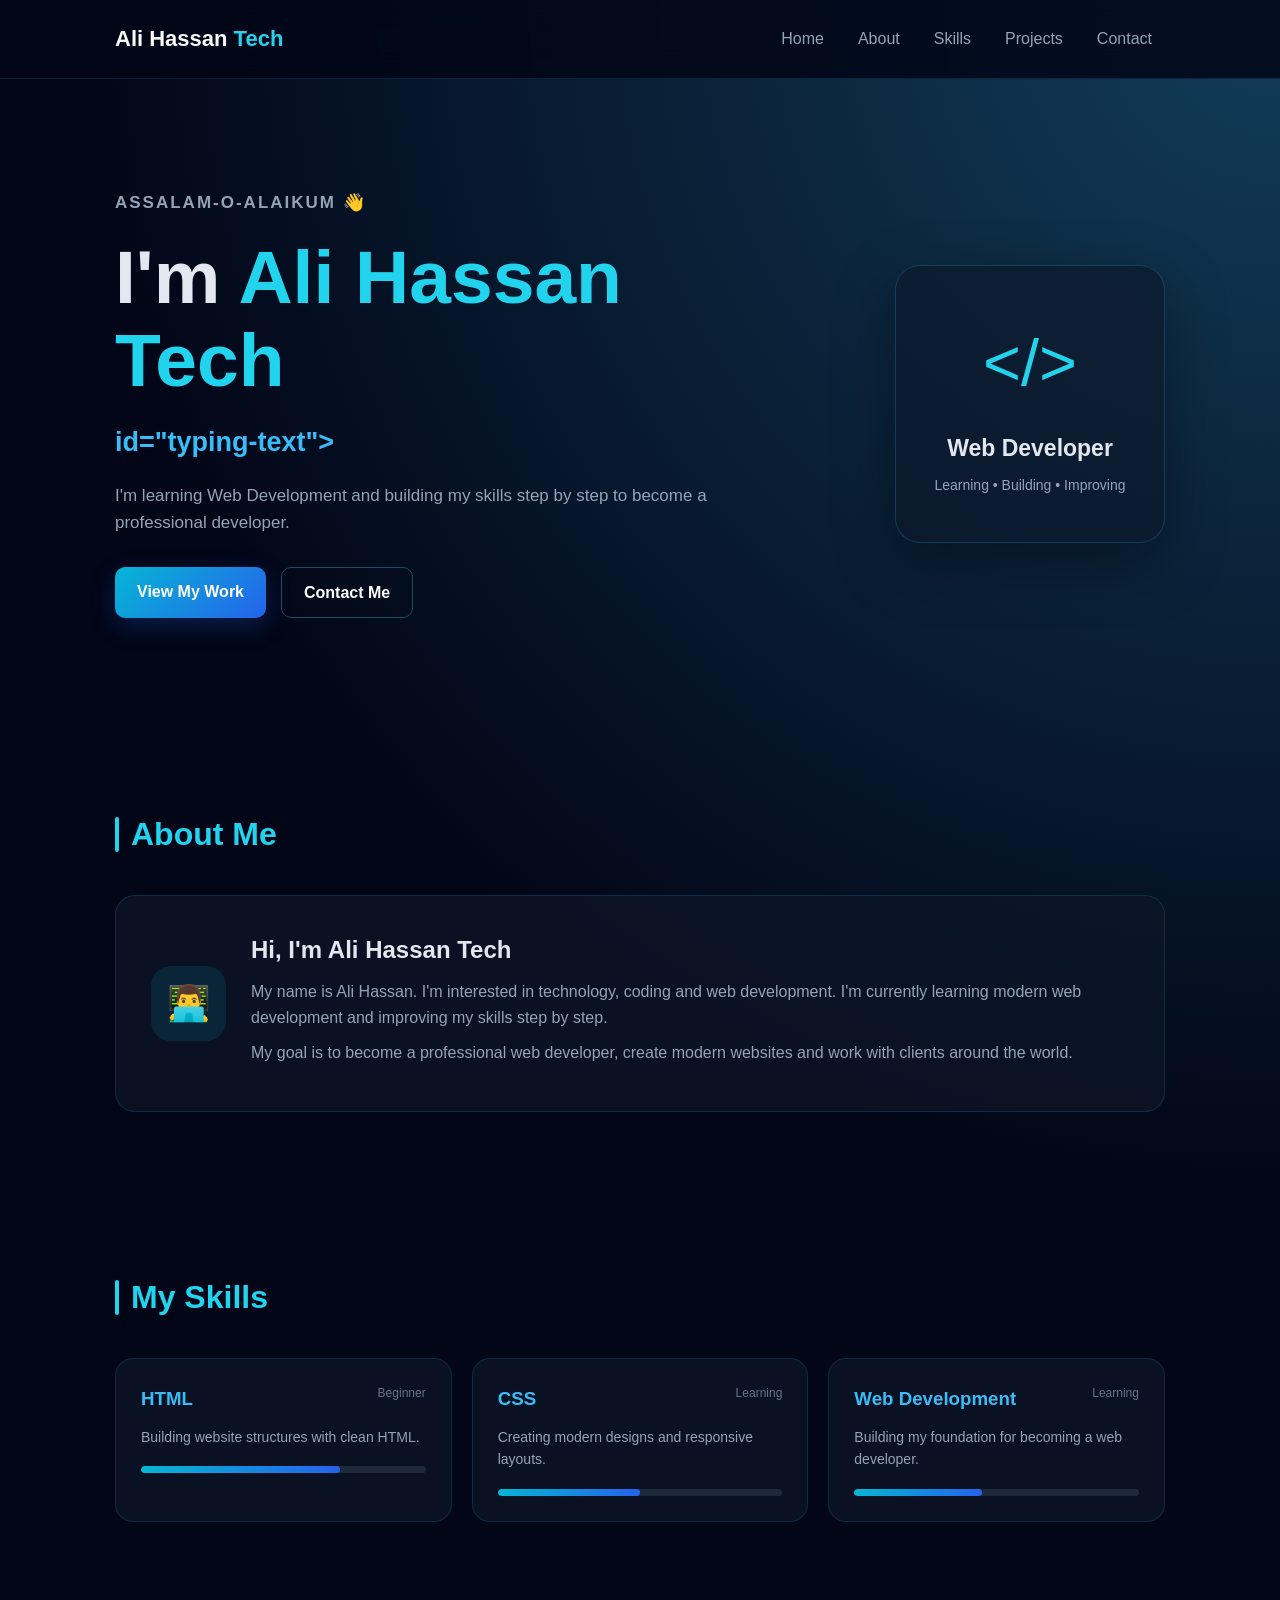
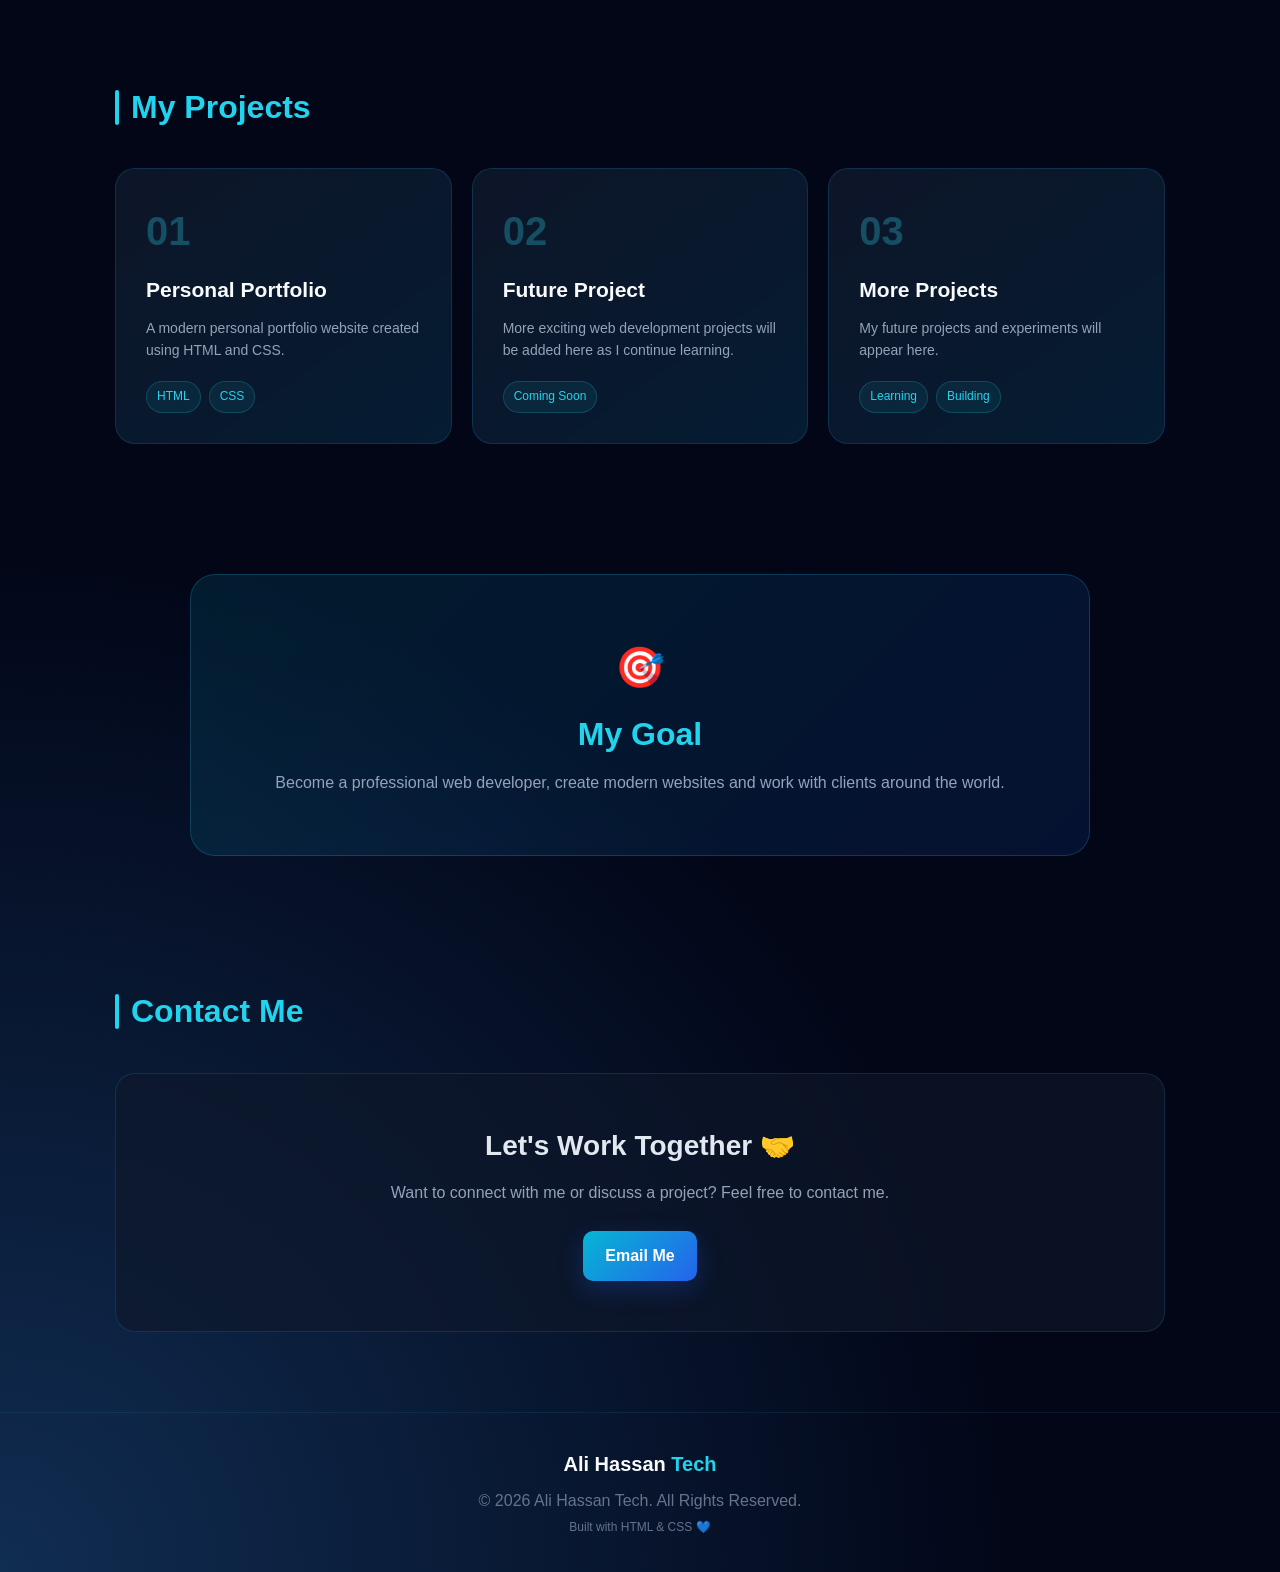
==== index.html @ 80cc406c "Fix h2 tag for typing text effect" ====
<!DOCTYPE html>
<html lang="en">
<head>
    <meta charset="UTF-8">
    <meta name="viewport" content="width=device-width, initial-scale=1.0">

    <meta name="google-site-verification" content="fkMS2w0Q9aMJQd9gZnTklXgMXnlZef09tQnP1ck4gIs" />

    <title>Ali Hassan Tech | Web Developer</title>

    <link rel="stylesheet" href="style.css">
</head>

<body>

<header>
    <nav class="navbar">
        <a href="#home" class="logo">Ali Hassan <span>Tech</span></a>

        <div class="nav-links">
            <a href="#home">Home</a>
            <a href="#about">About</a>
            <a href="#skills">Skills</a>
            <a href="#projects">Projects</a>
            <a href="#contact">Contact</a>
        </div>
    </nav>
</header>

<section id="home" class="hero">
    <div class="hero-text">

        <p class="welcome">ASSALAM-O-ALAIKUM 👋</p>

        <h1>
            I'm <span>Ali Hassan Tech</span>
        </h1>

        <h2>id="typing-text"></h2>

        <p>
            I'm learning Web Development and building my skills
            step by step to become a professional developer.
        </p>

        <div class="hero-buttons">
            <a href="#projects" class="btn">View My Work</a>
            <a href="#contact" class="btn secondary">Contact Me</a>
        </div>

    </div>

    <div class="hero-card">
        <div class="code-icon">&lt;/&gt;</div>
        <h3>Web Developer</h3>
        <p>Learning • Building • Improving</p>
    </div>
</section>

<section id="about" class="section">

    <div class="section-title">
        <span></span>
        <h2>About Me</h2>
    </div>

    <div class="about-card">

        <div class="about-icon">👨‍💻</div>

        <div>
            <h3>Hi, I'm Ali Hassan Tech</h3>

            <p>
                My name is Ali Hassan. I'm interested in technology,
                coding and web development. I'm currently learning
                modern web development and improving my skills
                step by step.
            </p>

            <p>
                My goal is to become a professional web developer,
                create modern websites and work with clients
                around the world.
            </p>
        </div>

    </div>

</section>

<section id="skills" class="section">

    <div class="section-title">
        <span></span>
        <h2>My Skills</h2>
    </div>

    <div class="skills-grid">

        <div class="skill-card">
            <div class="skill-top">
                <h3>HTML</h3>
                <span>Beginner</span>
            </div>

            <p>Building website structures with clean HTML.</p>

            <div class="progress">
                <div class="progress-bar html"></div>
            </div>
        </div>

        <div class="skill-card">
            <div class="skill-top">
                <h3>CSS</h3>
                <span>Learning</span>
            </div>

            <p>Creating modern designs and responsive layouts.</p>

            <div class="progress">
                <div class="progress-bar css"></div>
            </div>
        </div>

        <div class="skill-card">
            <div class="skill-top">
                <h3>Web Development</h3>
                <span>Learning</span>
            </div>

            <p>Building my foundation for becoming a web developer.</p>

            <div class="progress">
                <div class="progress-bar web"></div>
            </div>
        </div>

    </div>

</section>

<section id="projects" class="section">

    <div class="section-title">
        <span></span>
        <h2>My Projects</h2>
    </div>

    <div class="projects-grid">

        <div class="project-card">
            <div class="project-number">01</div>

            <h3>Personal Portfolio</h3>

            <p>
                A modern personal portfolio website created
                using HTML and CSS.
            </p>

            <div class="project-tags">
                <span>HTML</span>
                <span>CSS</span>
            </div>
        </div>

        <div class="project-card">
            <div class="project-number">02</div>

            <h3>Future Project</h3>

            <p>
                More exciting web development projects
                will be added here as I continue learning.
            </p>

            <div class="project-tags">
                <span>Coming Soon</span>
            </div>
        </div>

        <div class="project-card">
            <div class="project-number">03</div>

            <h3>More Projects</h3>

            <p>
                My future projects and experiments will
                appear here.
            </p>

            <div class="project-tags">
                <span>Learning</span>
                <span>Building</span>
            </div>
        </div>

    </div>

</section>

<section class="goal">

    <div class="goal-icon">🎯</div>

    <h2>My Goal</h2>

    <p>
        Become a professional web developer, create modern
        websites and work with clients around the world.
    </p>

</section>

<section id="contact" class="section contact">

    <div class="section-title">
        <span></span>
        <h2>Contact Me</h2>
    </div>

    <div class="contact-card">

        <h3>Let's Work Together 🤝</h3>

        <p>
            Want to connect with me or discuss a project?
            Feel free to contact me.
        </p>

        <a href="mailto:alihassantech@gmail.com" class="btn">
            Email Me
        </a>

    </div>

</section>

<footer>

    <div class="footer-logo">
        Ali Hassan <span>Tech</span>
    </div>

    <p>
        © 2026 Ali Hassan Tech. All Rights Reserved.
    </p>

    <p class="footer-small">
        Built with HTML & CSS 💙
    </p>

</footer>
    
     <script src="script.js"></script>
</body>
</html>
---- style.css ----
* {
    margin: 0;
    padding: 0;
    box-sizing: border-box;
}

html {
    scroll-behavior: smooth;
}

body {
    font-family: Arial, sans-serif;
    background:
        radial-gradient(circle at top right, #123d5a 0%, transparent 35%),
        radial-gradient(circle at bottom left, #102d52 0%, transparent 30%),
        #020617;
    color: #e2e8f0;
    line-height: 1.6;
}


/* ================= NAVBAR ================= */

header {
    position: sticky;
    top: 0;
    z-index: 1000;
    background: rgba(2, 6, 23, 0.85);
    backdrop-filter: blur(15px);
    border-bottom: 1px solid rgba(56, 189, 248, 0.15);
}

.navbar {
    max-width: 1100px;
    margin: auto;
    padding: 18px 25px;

    display: flex;
    align-items: center;
    justify-content: space-between;
}

.logo {
    color: #f8fafc;
    text-decoration: none;
    font-size: 22px;
    font-weight: bold;
}

.logo span,
.footer-logo span {
    color: #22d3ee;
}

.nav-links {
    display: flex;
    gap: 8px;
}

.nav-links a {
    color: #94a3b8;
    text-decoration: none;
    padding: 8px 13px;
    border-radius: 8px;
    transition: 0.3s;
}

.nav-links a:hover {
    color: #22d3ee;
    background: rgba(34, 211, 238, 0.08);
}


/* ================= HERO ================= */

.hero {
    max-width: 1100px;
    min-height: 650px;
    margin: auto;
    padding: 80px 25px;

    display: flex;
    align-items: center;
    justify-content: space-between;
    gap: 50px;
}

.hero-text {
    max-width: 650px;
}

.welcome {
    color: #22d3ee;
    font-size: 14px;
    font-weight: bold;
    letter-spacing: 2px;
    margin-bottom: 20px;
}

.hero h1 {
    font-size: clamp(45px, 8vw, 75px);
    line-height: 1.1;
    margin-bottom: 20px;
}

.hero h1 span {
    color: #22d3ee;
}

.hero h2 {
    color: #38bdf8;
    font-size: 27px;
    margin-bottom: 18px;
}

.hero p {
    color: #94a3b8;
    font-size: 17px;
    max-width: 600px;
}

.hero-buttons {
    display: flex;
    gap: 15px;
    margin-top: 30px;
}

.btn {
    display: inline-block;
    padding: 12px 22px;
    border-radius: 10px;

    background: linear-gradient(135deg, #06b6d4, #2563eb);
    color: white;

    text-decoration: none;
    font-weight: bold;

    box-shadow: 0 8px 25px rgba(37, 99, 235, 0.25);
    transition: 0.3s;
}

.btn:hover {
    transform: translateY(-3px);
    box-shadow: 0 12px 30px rgba(34, 211, 238, 0.3);
}

.btn.secondary {
    background: transparent;
    border: 1px solid #164e63;
    box-shadow: none;
}


/* HERO CARD */

.hero-card {
    min-width: 270px;
    padding: 45px 30px;
    text-align: center;

    border: 1px solid rgba(34, 211, 238, 0.2);
    border-radius: 25px;

    background: rgba(15, 23, 42, 0.65);
    box-shadow: 0 20px 60px rgba(0, 0, 0, 0.35);
}

.code-icon {
    font-size: 65px;
    color: #22d3ee;
    margin-bottom: 15px;
}

.hero-card h3 {
    font-size: 23px;
    margin-bottom: 8px;
}

.hero-card p {
    font-size: 14px;
}


/* ================= SECTIONS ================= */

.section {
    max-width: 1100px;
    margin: auto;
    padding: 80px 25px;
}

.section-title {
    display: flex;
    align-items: center;
    gap: 12px;
    margin-bottom: 35px;
}

.section-title span {
    width: 4px;
    height: 35px;
    background: #22d3ee;
    border-radius: 10px;
}

.section-title h2 {
    font-size: 32px;
    color: #22d3ee;
}


/* ================= ABOUT ================= */

.about-card {
    display: flex;
    align-items: center;
    gap: 25px;

    padding: 35px;

    background: rgba(15, 23, 42, 0.65);
    border: 1px solid rgba(56, 189, 248, 0.15);
    border-radius: 20px;

    transition: 0.3s;
}

.about-card:hover {
    transform: translateY(-5px);
    border-color: rgba(34, 211, 238, 0.4);
}

.about-icon {
    min-width: 75px;
    height: 75px;

    display: grid;
    place-items: center;

    border-radius: 20px;
    background: rgba(34, 211, 238, 0.1);
    font-size: 35px;
}

.about-card h3 {
    font-size: 24px;
    margin-bottom: 10px;
}

.about-card p {
    color: #94a3b8;
    margin-bottom: 10px;
}


/* ================= SKILLS ================= */

.skills-grid {
    display: grid;
    grid-template-columns: repeat(3, 1fr);
    gap: 20px;
}

.skill-card {
    padding: 25px;

    background: rgba(15, 23, 42, 0.65);
    border: 1px solid rgba(56, 189, 248, 0.15);
    border-radius: 18px;

    transition: 0.3s;
}

.skill-card:hover {
    transform: translateY(-7px);
    border-color: #0891b2;
}

.skill-top {
    display: flex;
    justify-content: space-between;
    gap: 10px;
}

.skill-top h3 {
    color: #38bdf8;
}

.skill-top span {
    font-size: 12px;
    color: #64748b;
}

.skill-card p {
    color: #94a3b8;
    font-size: 14px;
    margin: 12px 0 18px;
}

.progress {
    height: 7px;
    background: #1e293b;
    border-radius: 20px;
    overflow: hidden;
}

.progress-bar {
    height: 100%;
    border-radius: 20px;
    background: linear-gradient(90deg, #06b6d4, #2563eb);
}

.html {
    width: 70%;
}

.css {
    width: 50%;
}

.web {
    width: 45%;
}


/* ================= PROJECTS ================= */

.projects-grid {
    display: grid;
    grid-template-columns: repeat(3, 1fr);
    gap: 20px;
}

.project-card {
    position: relative;
    padding: 30px;

    min-height: 250px;

    background: linear-gradient(
        145deg,
        rgba(15, 23, 42, 0.9),
        rgba(8, 47, 73, 0.55)
    );

    border: 1px solid rgba(56, 189, 248, 0.15);
    border-radius: 20px;

    transition: 0.3s;
}

.project-card:hover {
    transform: translateY(-8px);
    border-color: #22d3ee;
}

.project-number {
    color: #164e63;
    font-size: 40px;
    font-weight: bold;
    margin-bottom: 10px;
}

.project-card h3 {
    color: #f8fafc;
    font-size: 21px;
    margin-bottom: 10px;
}

.project-card p {
    color: #94a3b8;
    font-size: 14px;
}

.project-tags {
    display: flex;
    gap: 8px;
    flex-wrap: wrap;
    margin-top: 20px;
}

.project-tags span {
    padding: 5px 10px;
    border-radius: 20px;

    background: rgba(34, 211, 238, 0.08);
    border: 1px solid rgba(34, 211, 238, 0.2);

    color: #22d3ee;
    font-size: 12px;
}


/* ================= GOAL ================= */

.goal {
    max-width: 900px;
    margin: 50px auto;
    padding: 60px 30px;

    text-align: center;

    background:
        linear-gradient(
            135deg,
            rgba(6, 182, 212, 0.12),
            rgba(37, 99, 235, 0.12)
        );

    border: 1px solid rgba(34, 211, 238, 0.2);
    border-radius: 25px;
}

.goal-icon {
    font-size: 40px;
}

.goal h2 {
    color: #22d3ee;
    font-size: 32px;
    margin: 10px 0;
}

.goal p {
    color: #94a3b8;
}


/* ================= CONTACT ================= */

.contact-card {
    text-align: center;
    padding: 50px 25px;

    background: rgba(15, 23, 42, 0.65);
    border: 1px solid rgba(56, 189, 248, 0.15);
    border-radius: 20px;
}

.contact-card h3 {
    font-size: 28px;
    margin-bottom: 12px;
}

.contact-card p {
    color: #94a3b8;
    margin-bottom: 25px;
}


/* ================= FOOTER ================= */

footer {
    text-align: center;
    padding: 35px 20px;

    border-top: 1px solid rgba(56, 189, 248, 0.1);
    color: #64748b;
}

.footer-logo {
    color: #f8fafc;
    font-size: 20px;
    font-weight: bold;
    margin-bottom: 8px;
}

.footer-small {
    font-size: 12px;
    margin-top: 5px;
}


/* ================= MOBILE ================= */

@media (max-width: 800px) {

    .navbar {
        flex-direction: column;
        gap: 15px;
    }

    .nav-links {
        width: 100%;
        justify-content: center;
        flex-wrap: wrap;
    }

    .hero {
        min-height: auto;
        padding-top: 70px;
        padding-bottom: 60px;

        flex-direction: column;
        text-align: center;
    }

    .hero-buttons {
        justify-content: center;
        flex-wrap: wrap;
    }

    .hero-card {
        width: 100%;
        max-width: 350px;
    }

    .skills-grid,
    .projects-grid {
        grid-template-columns: 1fr;
    }

    .about-card {
        flex-direction: column;
        text-align: center;
    }

    .section-title {
        justify-content: center;
    }
}


@media (max-width: 450px) {

    .navbar {
        padding: 15px;
    }

    .nav-links a {
        font-size: 13px;
        padding: 7px 9px;
    }

    .hero h1 {
        font-size: 45px;
    }

    .hero h2 {
        font-size: 22px;
    }

    .section {
        padding: 60px 18px;
    }

    .section-title h2 {
        font-size: 27px;
    }
}
    
/* ===== SCROLL ANIMATION ===== */

.hidden {
    opacity: 0;
    transform: translateY(40px);
    transition: all 0.8s ease;
}

.show {
    opacity: 1;
    transform: translateY(0);
}


/* ===== BUTTON HOVER ===== */

.btn {
    transition: transform 0.2s ease, box-shadow 0.2s ease;
}

.btn:hover {
    transform: translateY(-3px);
    box-shadow: 0 10px 25px rgba(0, 0, 0, 0.25);
}


/* ===== CARD HOVER ===== */

.skill-card,
.project-card,
.about-card {
    transition: transform 0.3s ease, box-shadow 0.3s ease;
}

.skill-card:hover,
.project-card:hover,
.about-card:hover {
    transform: translateY(-8px);
}
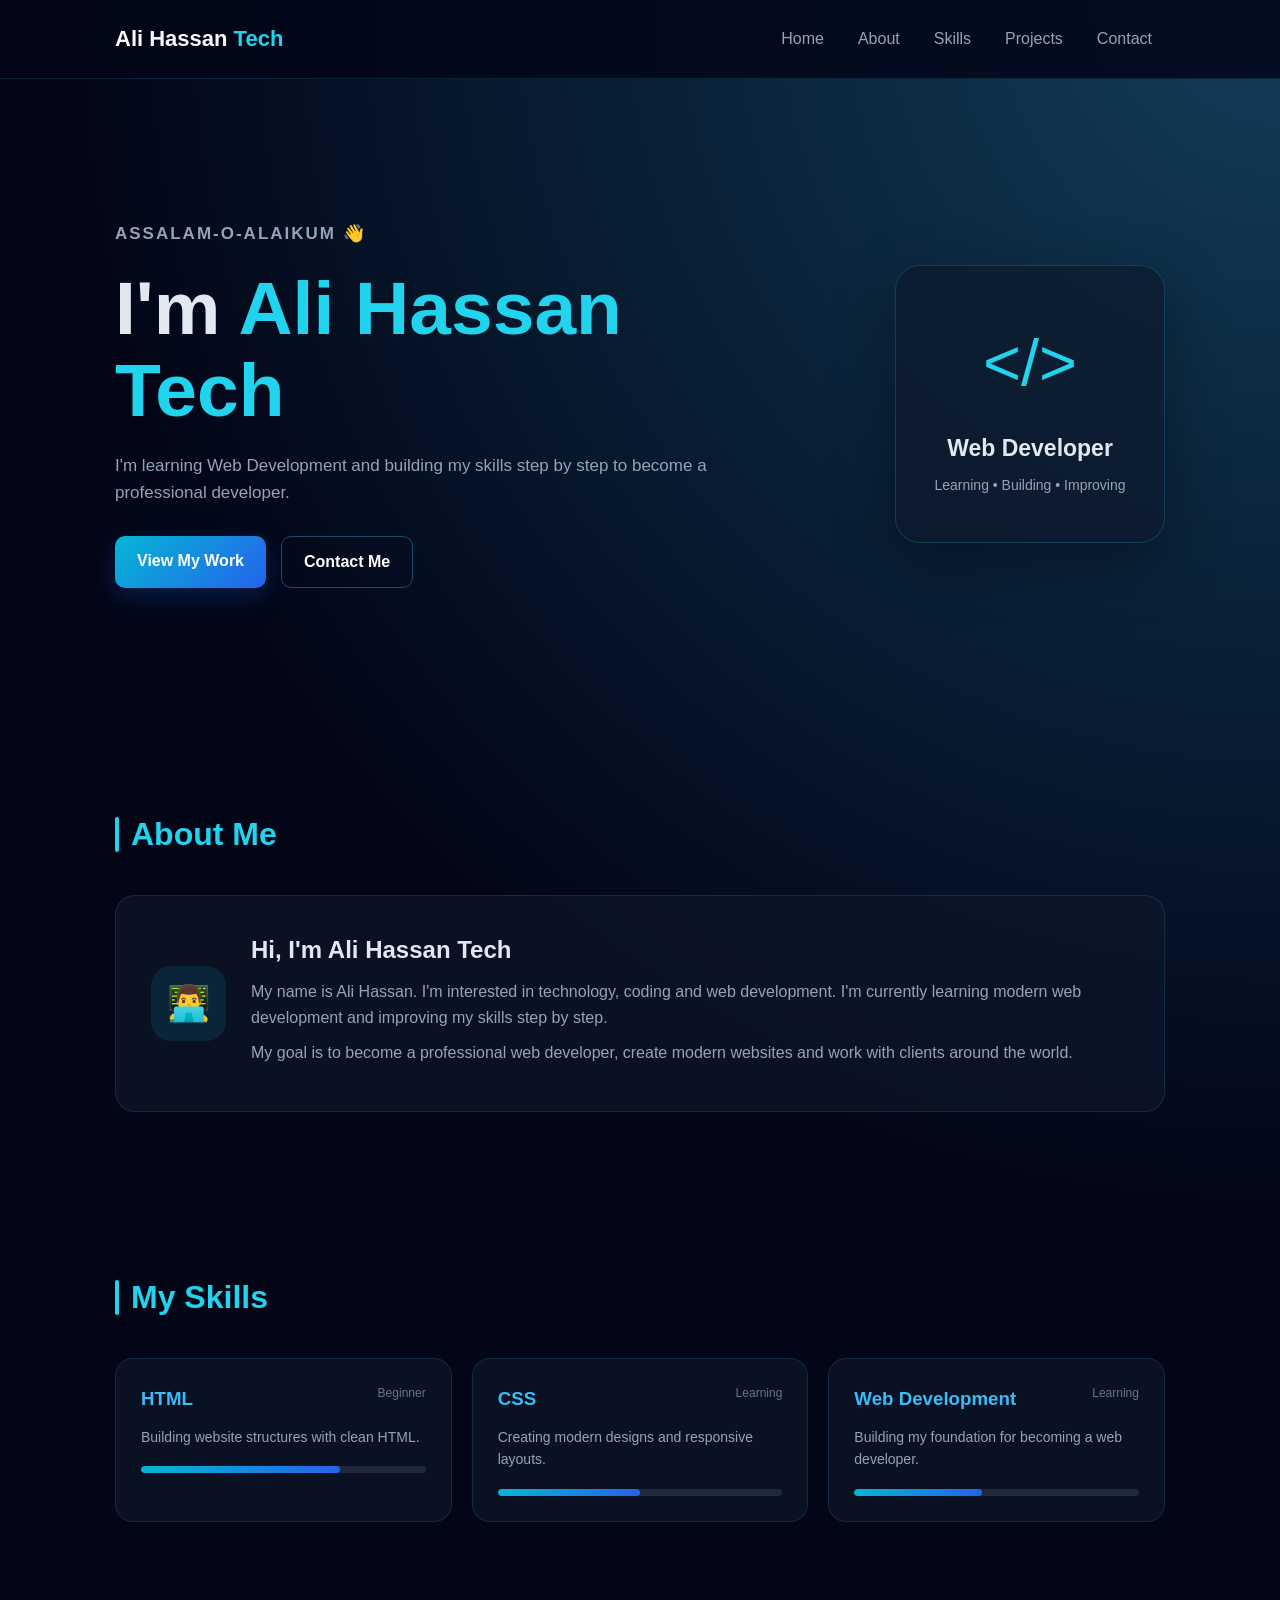
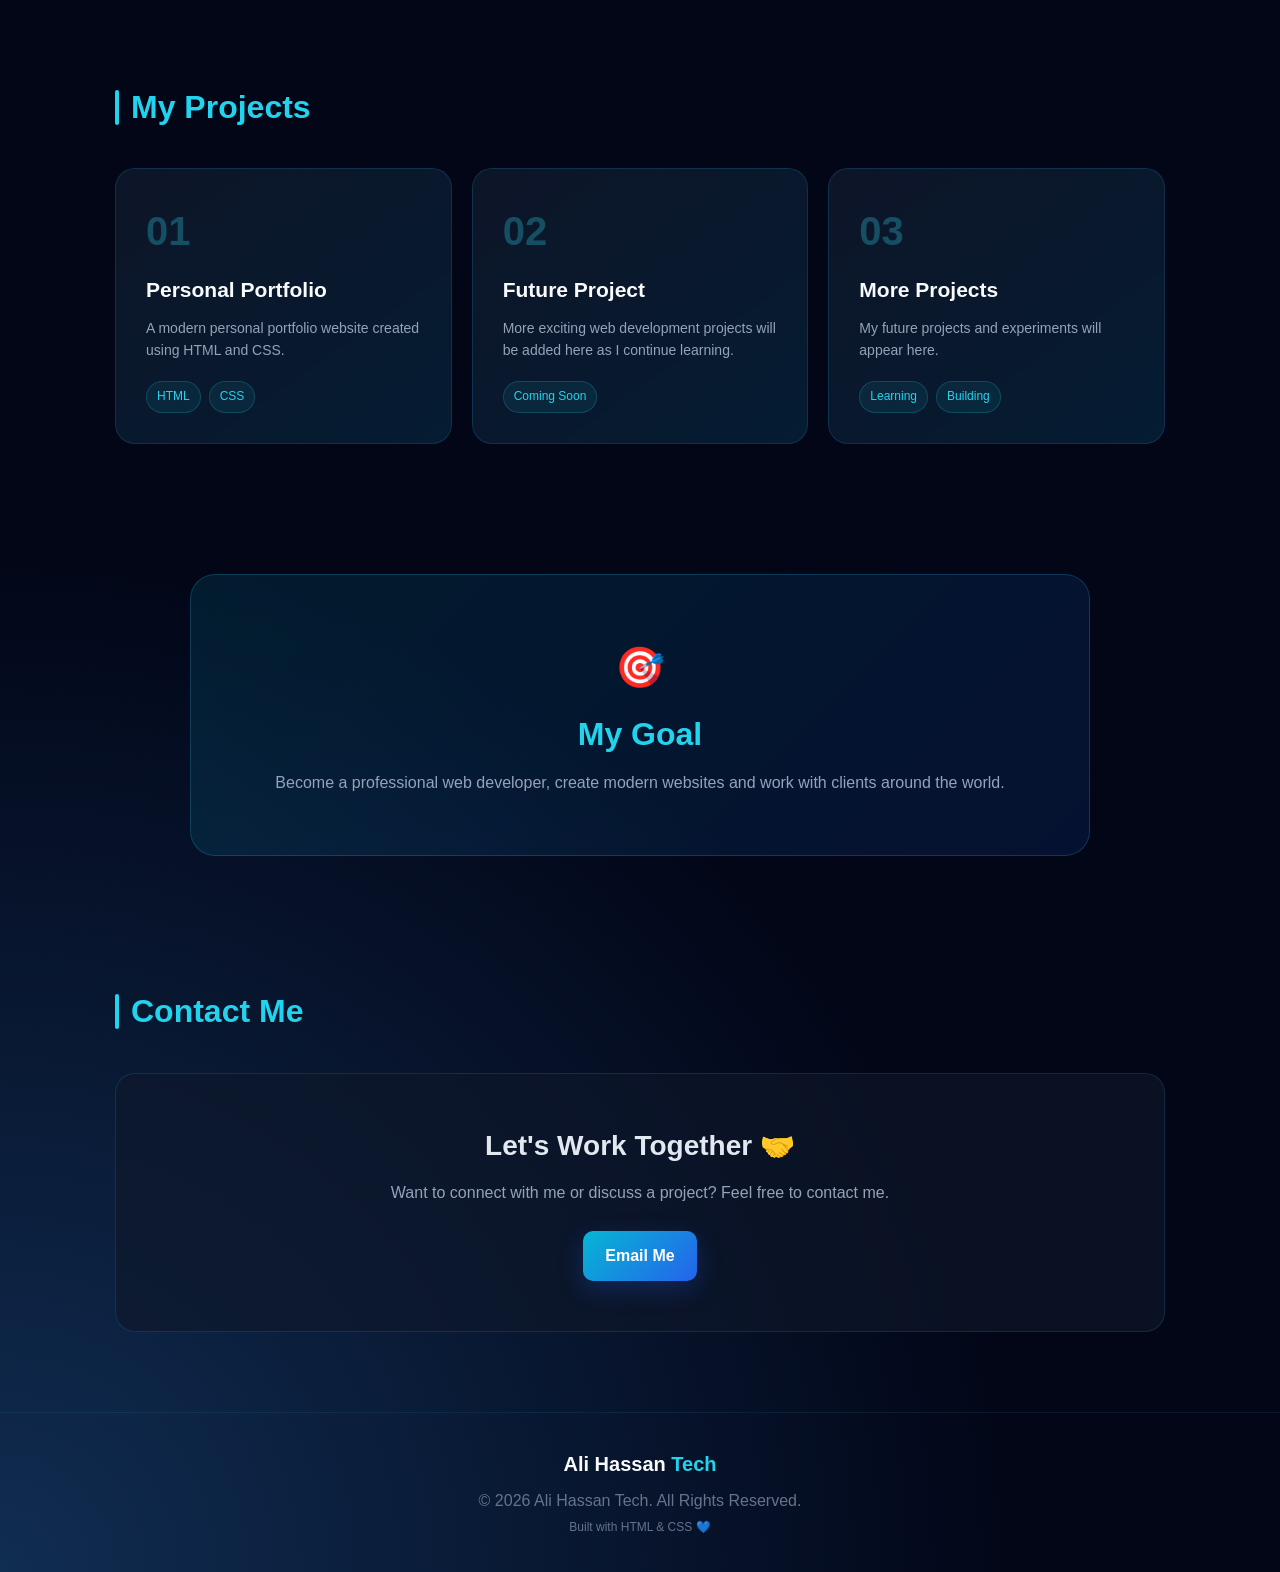
==== commit 1e133144: "Fix h2 tag by adding id attribute" ====
--- a/index.html
+++ b/index.html
@@ -37,7 +37,7 @@
             I'm <span>Ali Hassan Tech</span>
         </h1>
 
-        <h2>id="typing-text"></h2>
+        <h2 id="typing-text"></h2>
 
         <p>
             I'm learning Web Development and building my skills
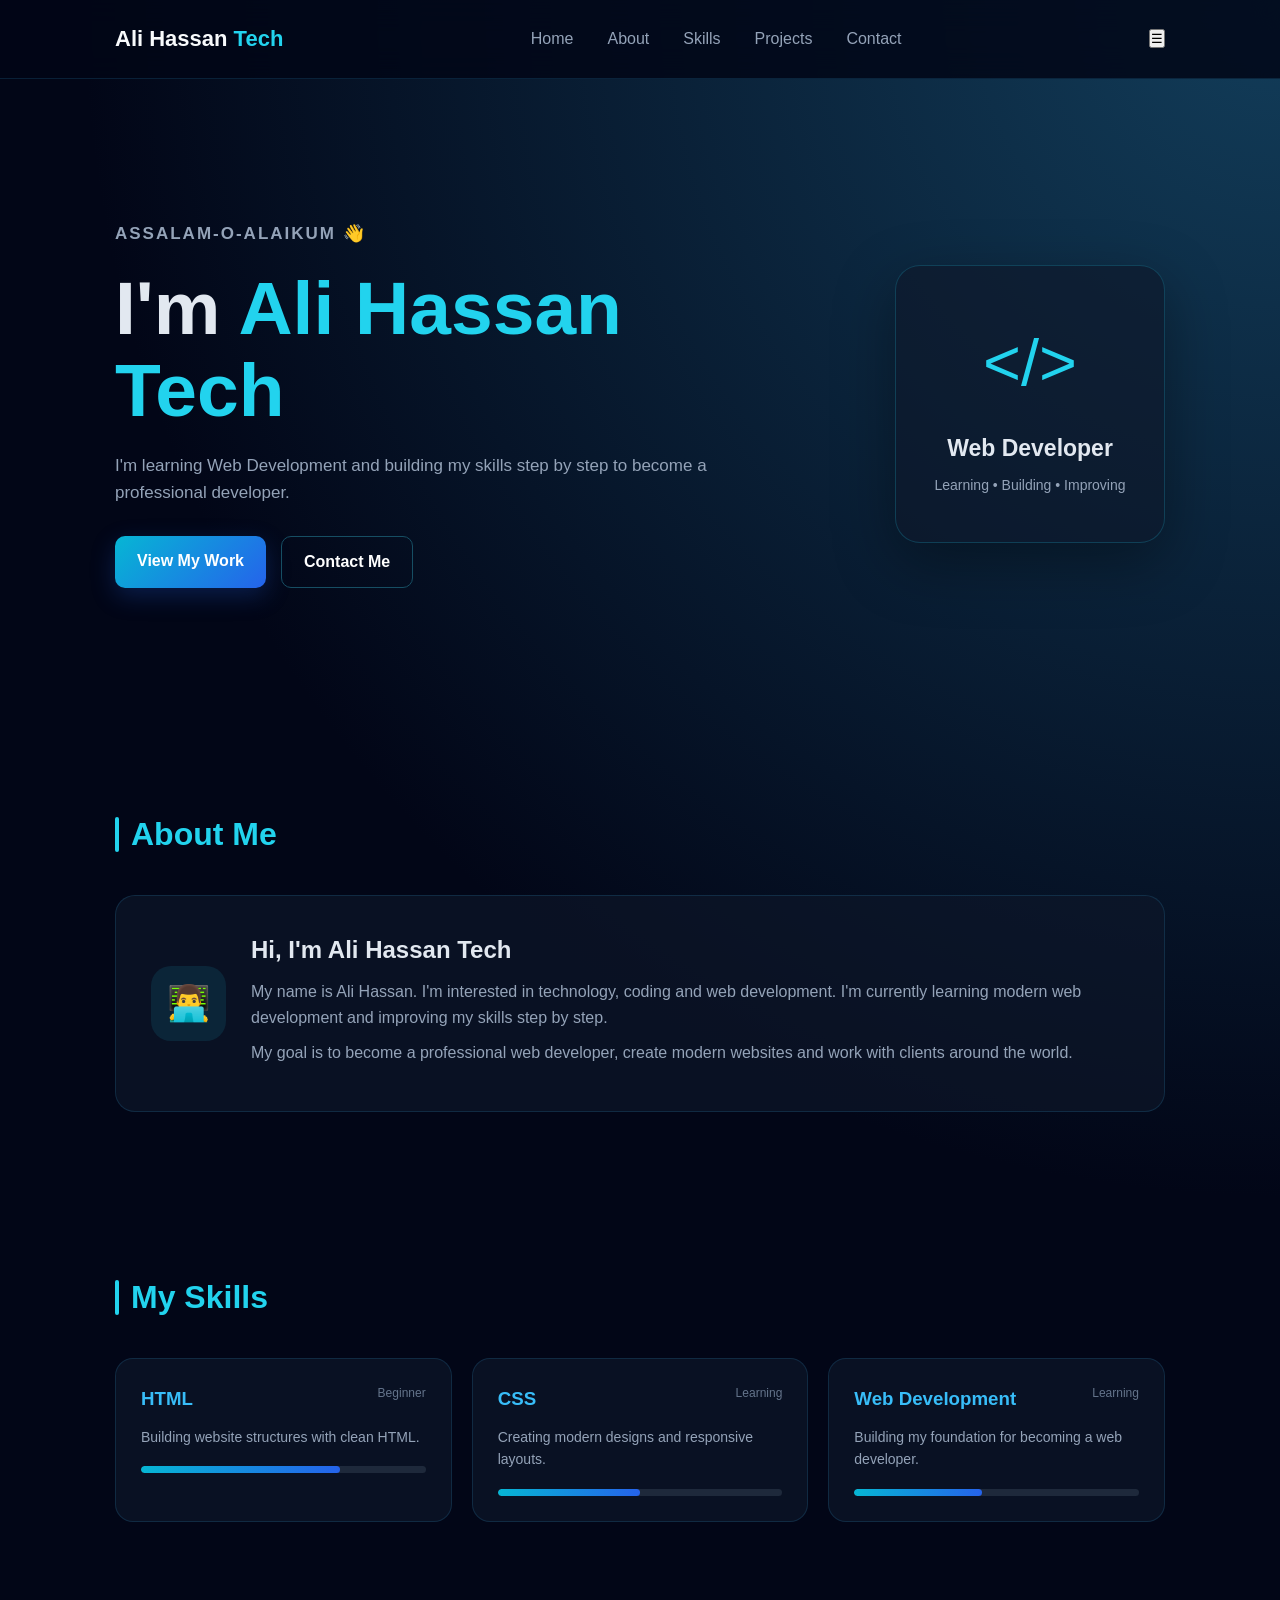
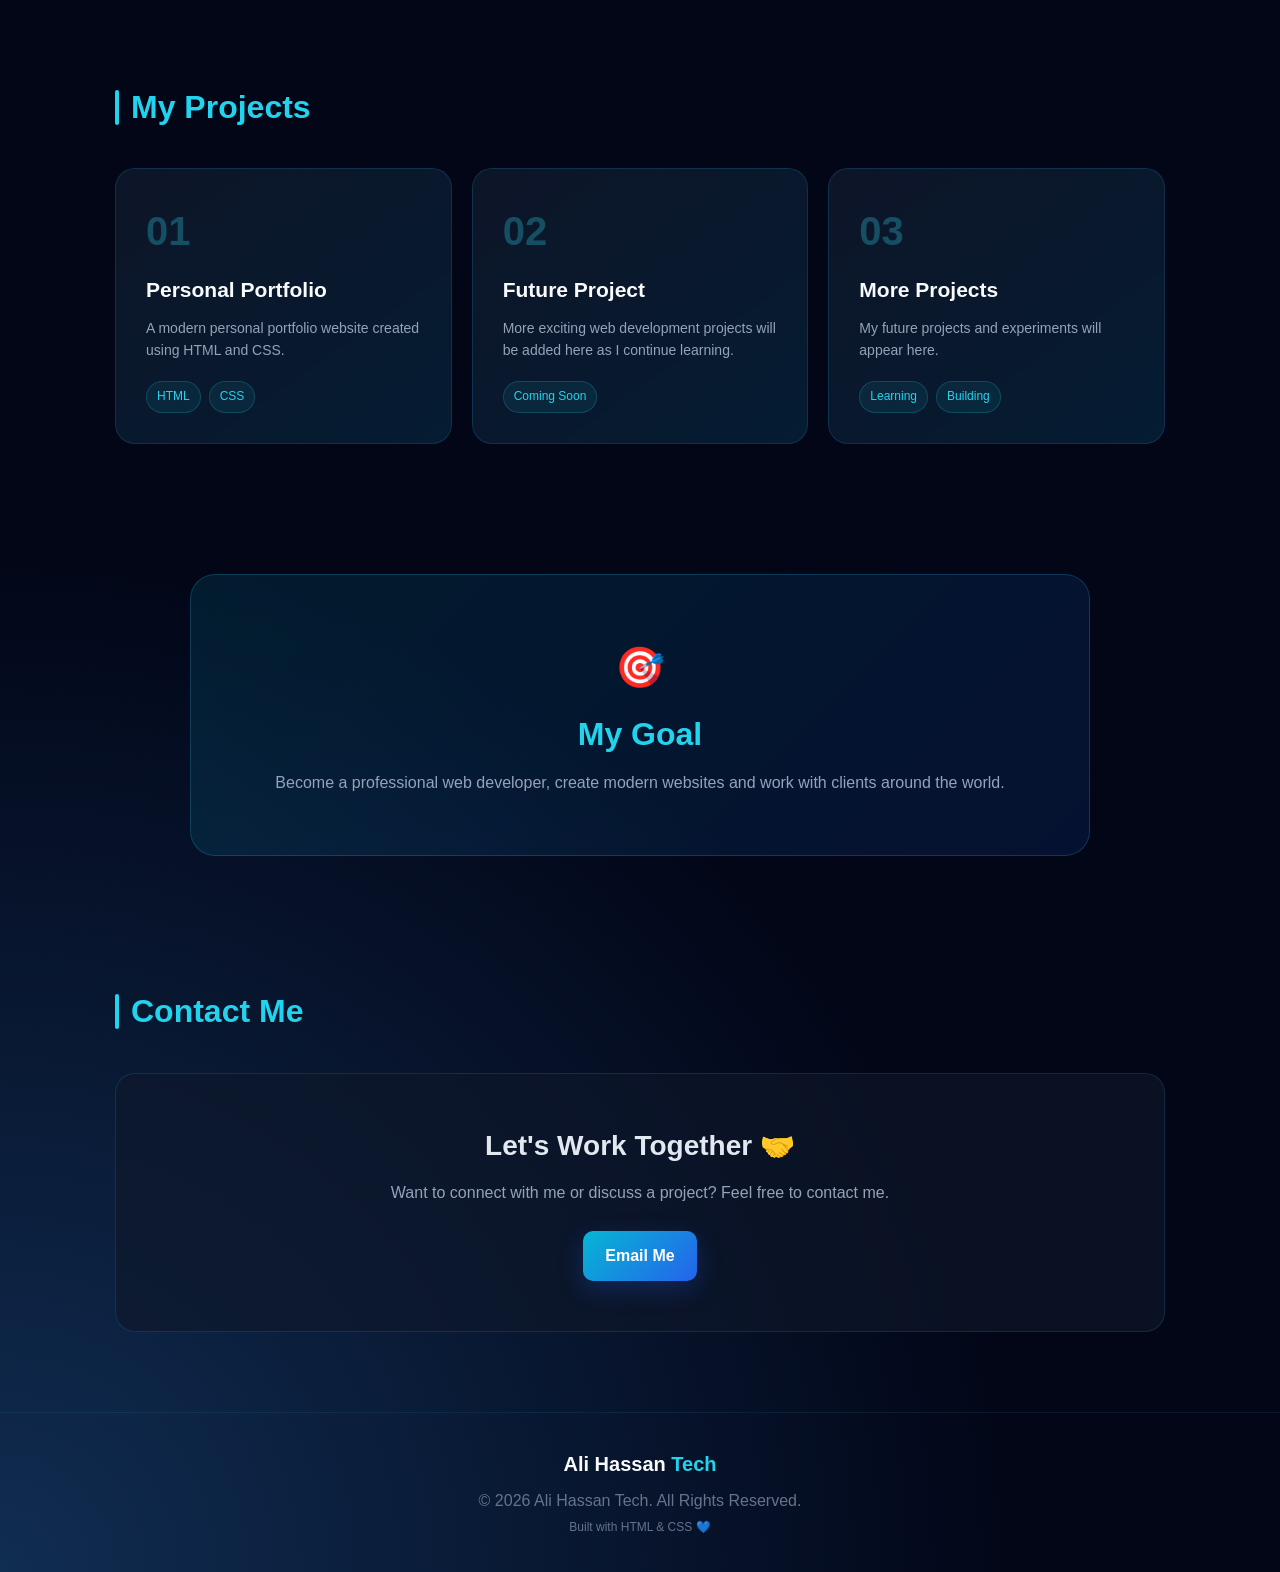
==== commit ca38a135: "Add menu button to navigation" ====
--- a/index.html
+++ b/index.html
@@ -25,6 +25,7 @@
             <a href="#projects">Projects</a>
             <a href="#contact">Contact</a>
         </div>
+        <button class="menu-btn" id="menu-btn">☰</button>
     </nav>
 </header>
 
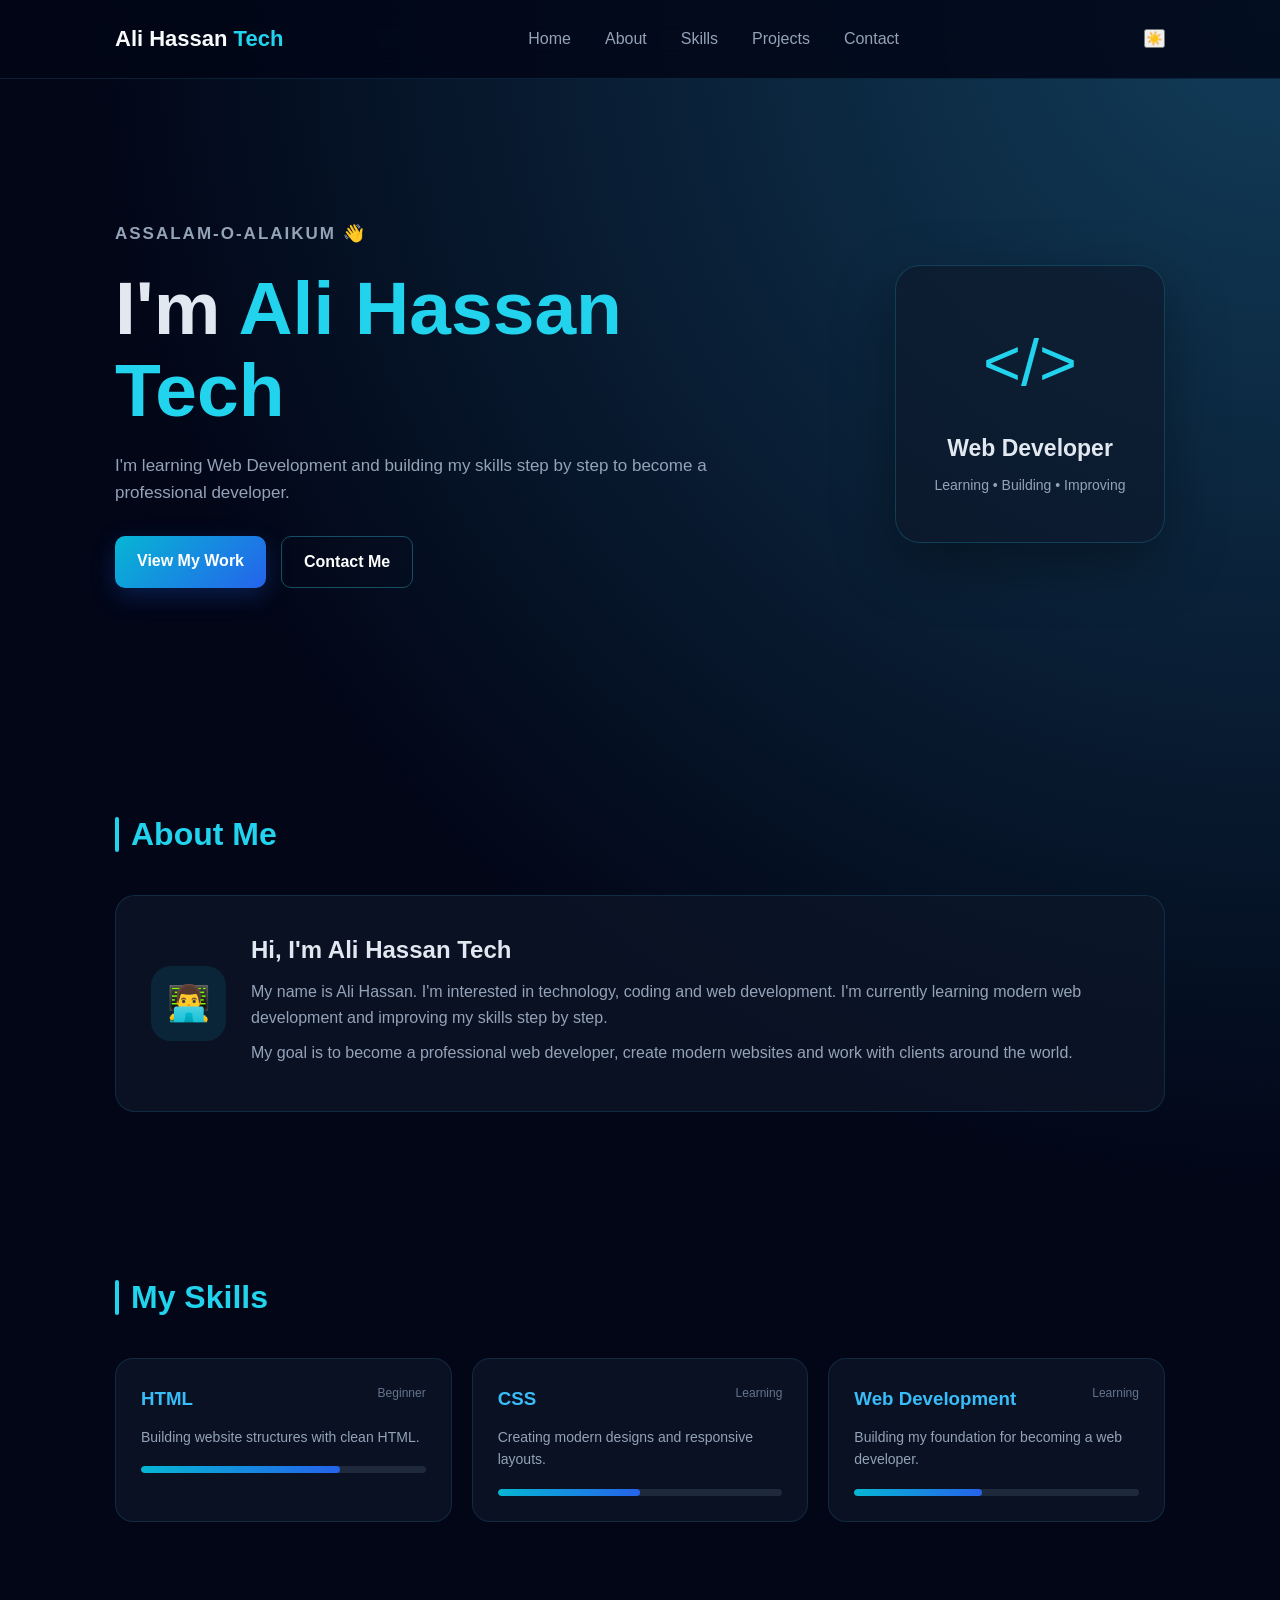
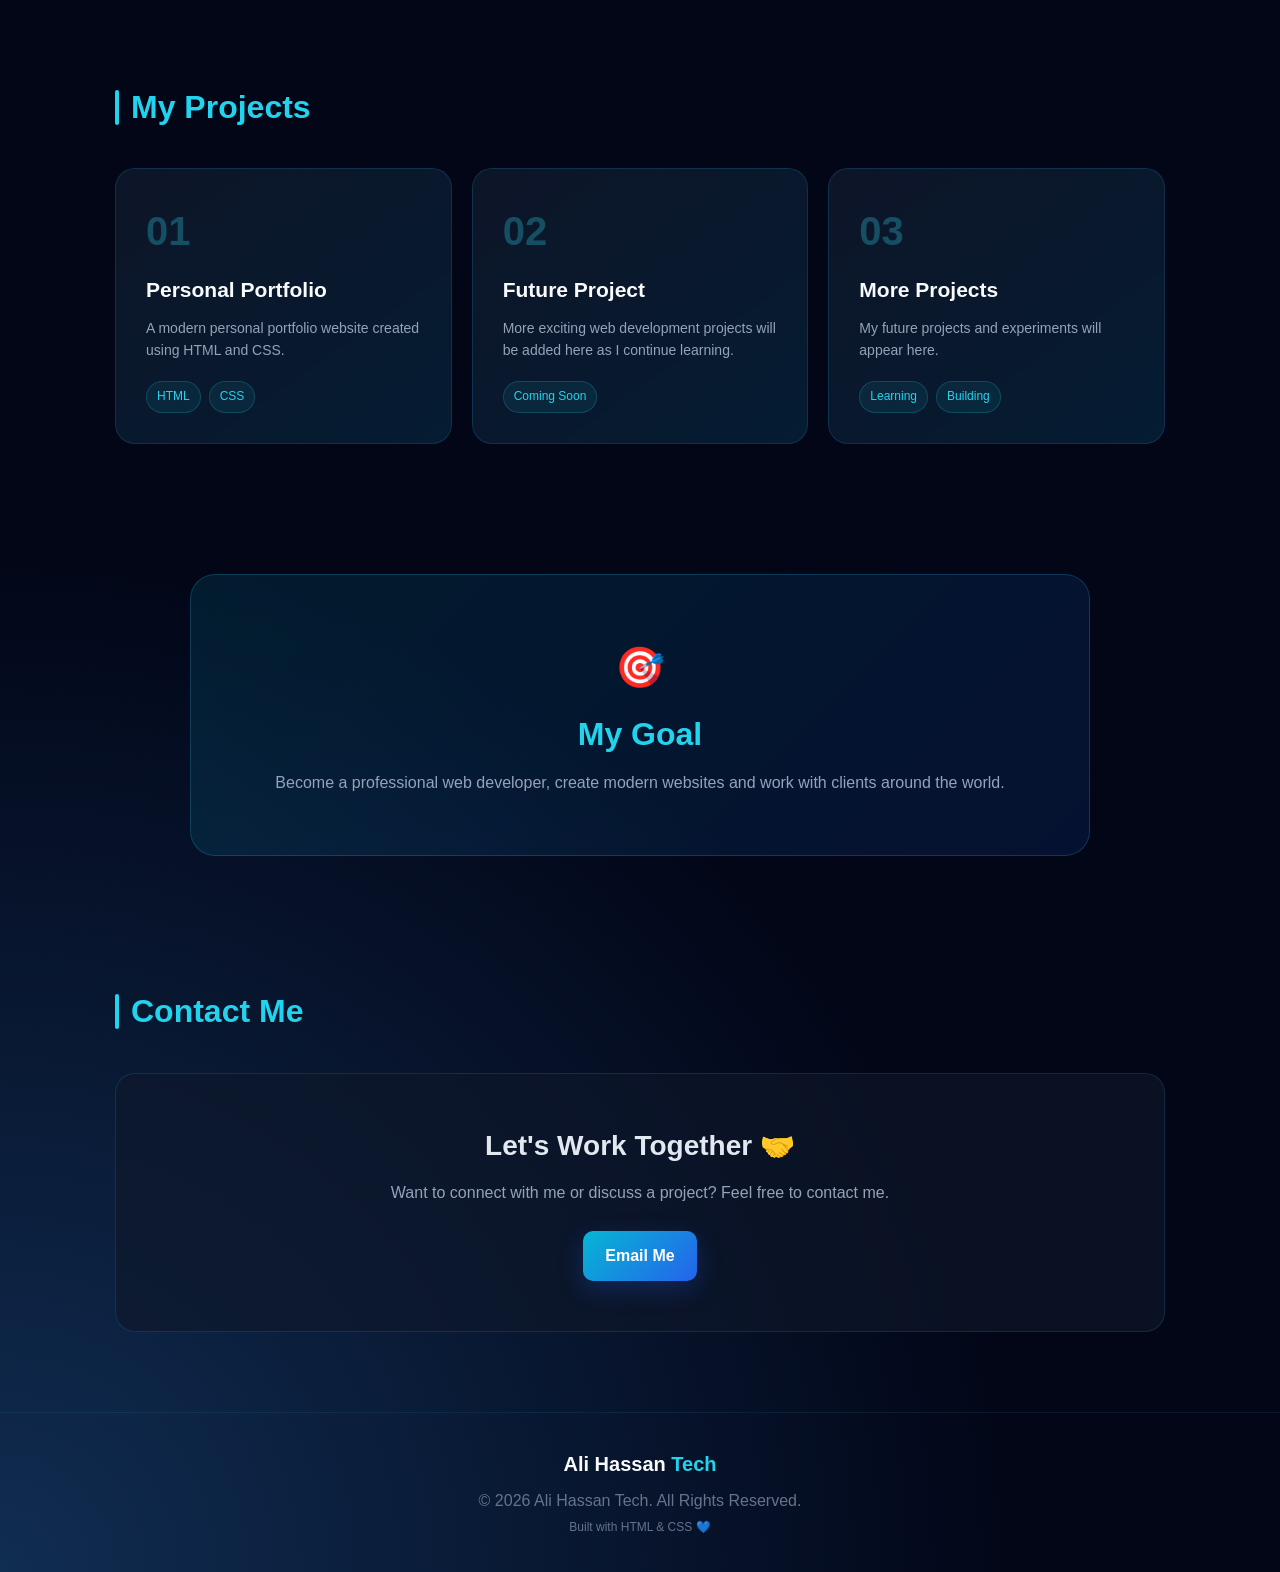
==== commit fed3ea89: "Add theme button to navigation" ====
--- a/index.html
+++ b/index.html
@@ -26,6 +26,7 @@
             <a href="#contact">Contact</a>
         </div>
         <button class="menu-btn" id="menu-btn">☰</button>
+        <button class="theme-btn" id="theme-btn">☀️</button>
     </nav>
 </header>
 
--- a/style.css
+++ b/style.css
@@ -589,3 +589,37 @@
 .about-card:hover {
     transform: translateY(-8px);
 }
+
+/* ===== MOBILE NAVBAR ===== */
+
+.menu-btn {
+    display: none;
+    background: none;
+    border: none;
+    color: white;
+    font-size: 28px;
+    cursor: pointer;
+}
+
+@media (max-width: 768px) {
+
+    .nav-links {
+        display: none;
+        flex-direction: column;
+        position: absolute;
+        top: 70px;
+        right: 20px;
+        background: #1e293b;
+        padding: 20px;
+        border-radius: 12px;
+        gap: 15px;
+    }
+
+    .nav-links.active {
+        display: flex;
+    }
+
+    .menu-btn {
+        display: block;
+    }
+}
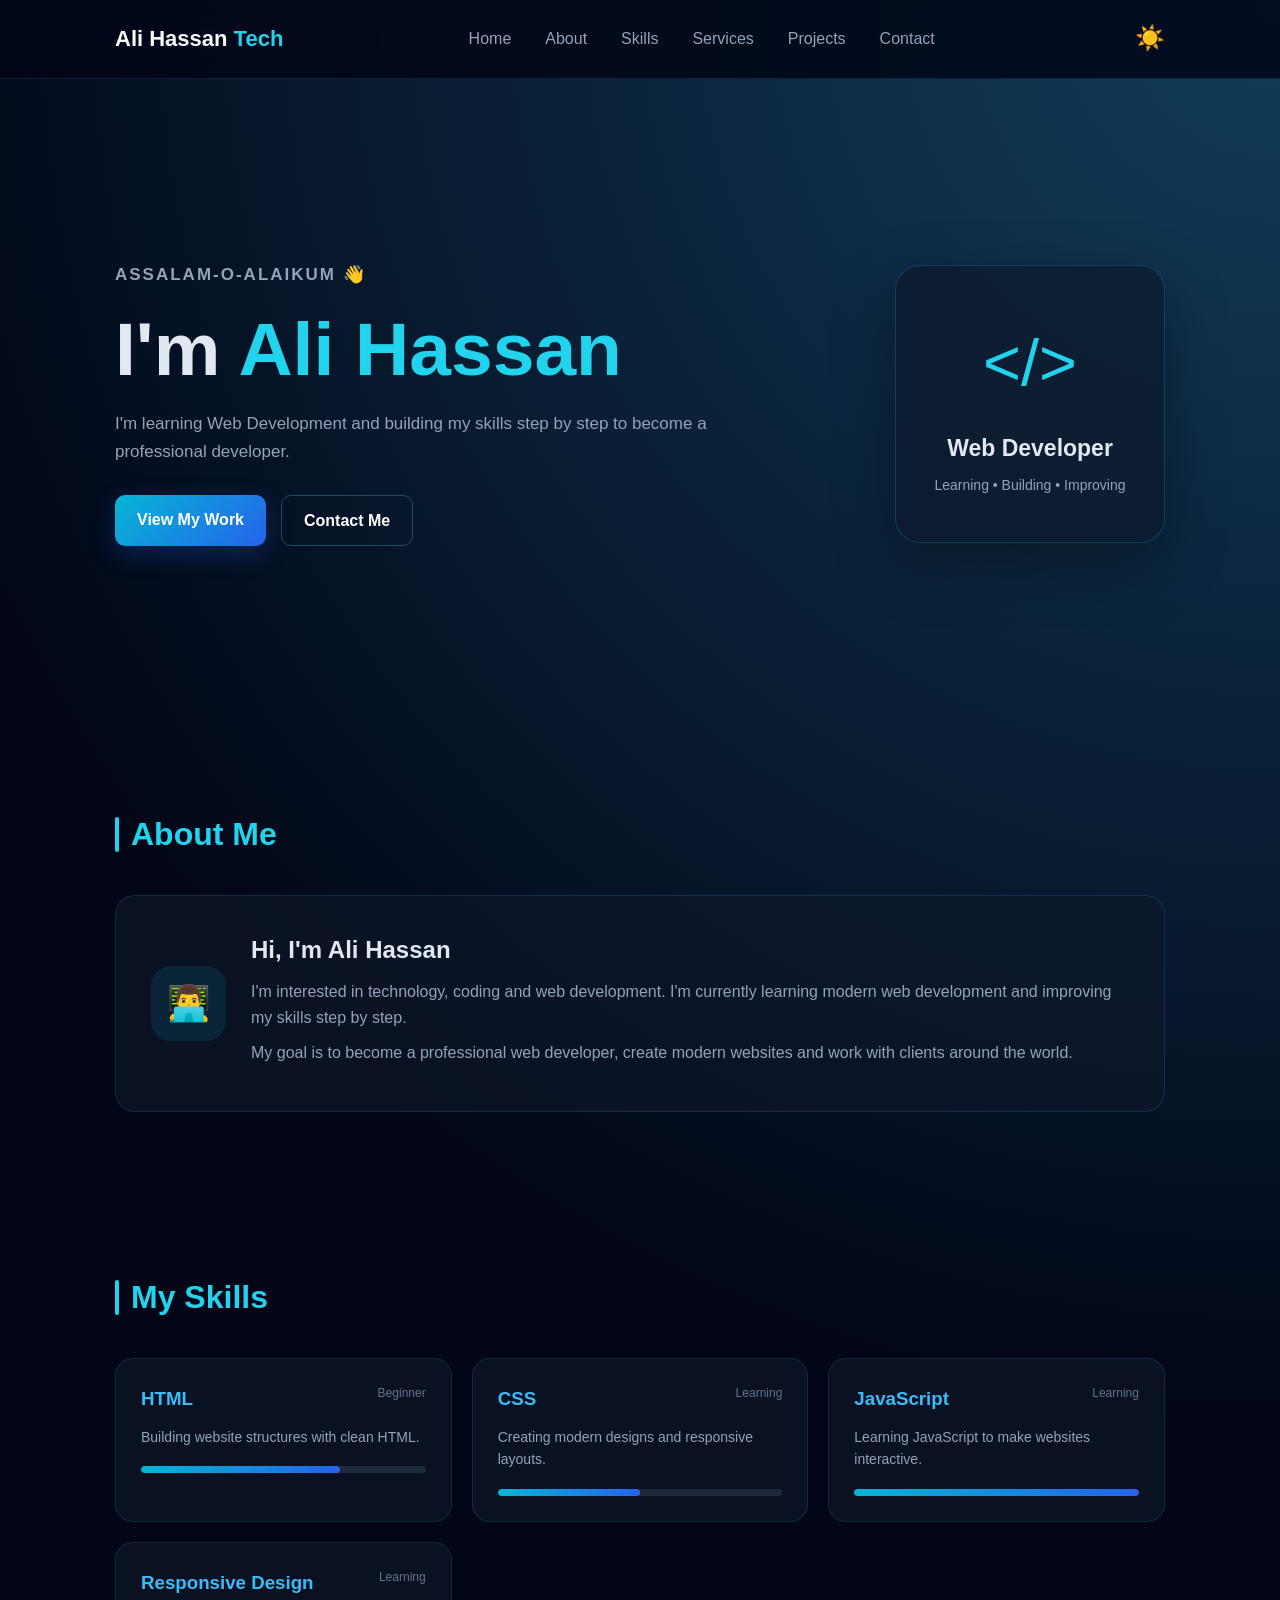
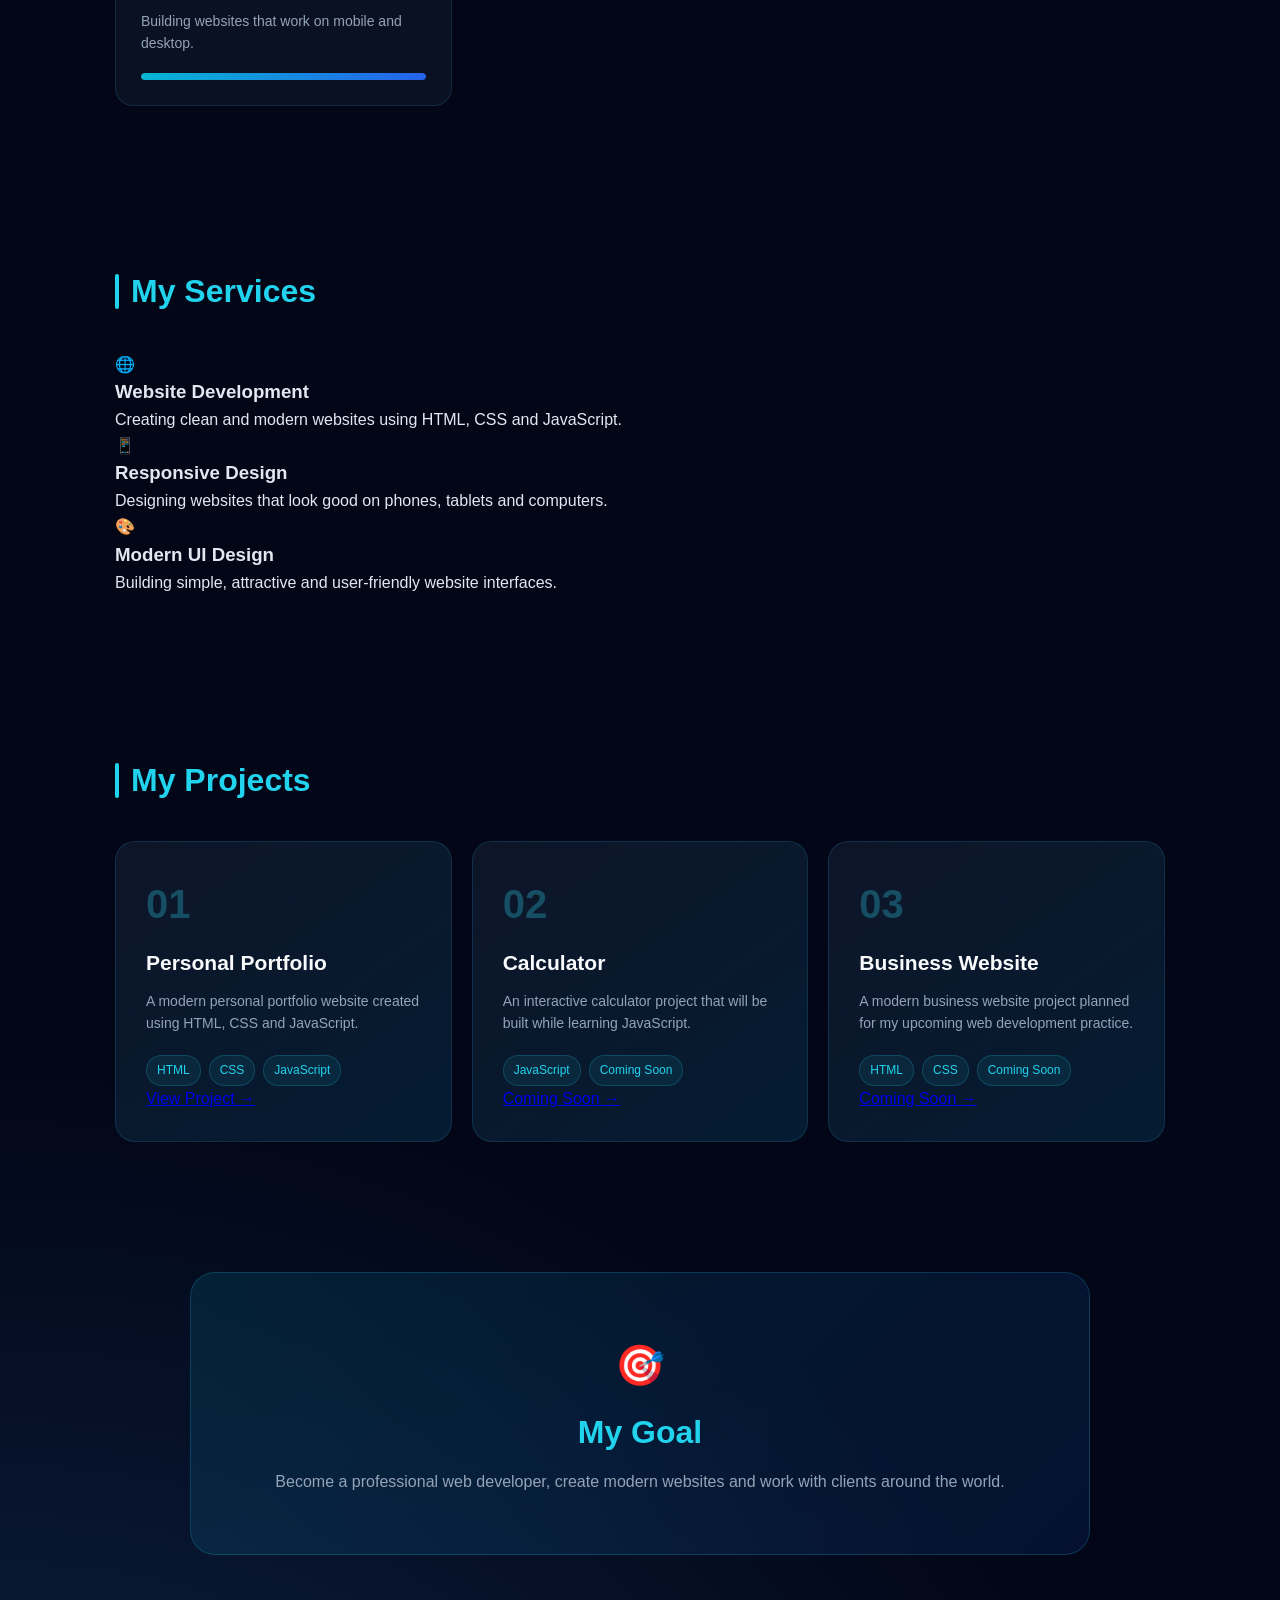
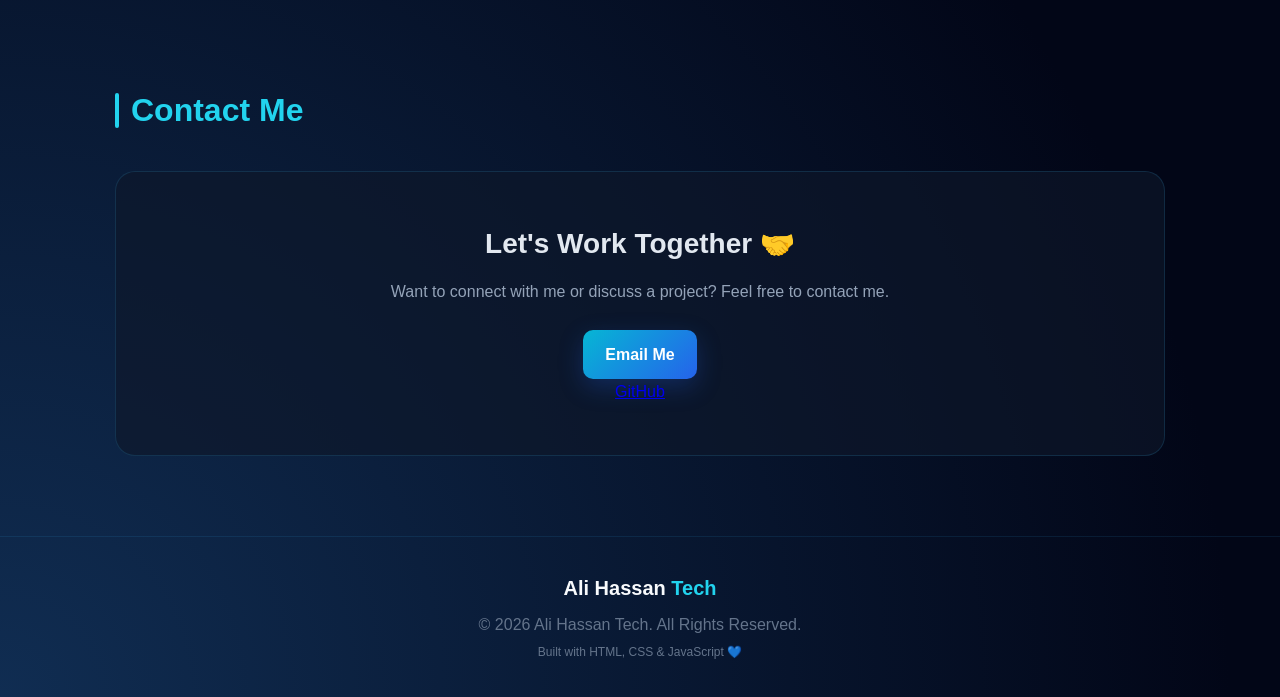
==== commit 358f4617: "Update index.html" ====
--- a/index.html
+++ b/index.html
@@ -1,262 +1,321 @@
-
-<!DOCTYPE html>
-<html lang="en">
+<!DOCTYPE html><html lang="en">
 <head>
     <meta charset="UTF-8">
-    <meta name="viewport" content="width=device-width, initial-scale=1.0">
-
-    <meta name="google-site-verification" content="fkMS2w0Q9aMJQd9gZnTklXgMXnlZef09tQnP1ck4gIs" />
-
-    <title>Ali Hassan Tech | Web Developer</title>
-
-    <link rel="stylesheet" href="style.css">
-</head>
-
-<body>
-
-<header>
-    <nav class="navbar">
-        <a href="#home" class="logo">Ali Hassan <span>Tech</span></a>
-
-        <div class="nav-links">
-            <a href="#home">Home</a>
-            <a href="#about">About</a>
-            <a href="#skills">Skills</a>
-            <a href="#projects">Projects</a>
-            <a href="#contact">Contact</a>
-        </div>
-        <button class="menu-btn" id="menu-btn">☰</button>
-        <button class="theme-btn" id="theme-btn">☀️</button>
-    </nav>
-</header>
-
-<section id="home" class="hero">
-    <div class="hero-text">
-
-        <p class="welcome">ASSALAM-O-ALAIKUM 👋</p>
-
-        <h1>
-            I'm <span>Ali Hassan Tech</span>
-        </h1>
-
-        <h2 id="typing-text"></h2>
-
-        <p>
-            I'm learning Web Development and building my skills
-            step by step to become a professional developer.
-        </p>
-
-        <div class="hero-buttons">
-            <a href="#projects" class="btn">View My Work</a>
-            <a href="#contact" class="btn secondary">Contact Me</a>
-        </div>
-
-    </div>
-
-    <div class="hero-card">
-        <div class="code-icon">&lt;/&gt;</div>
-        <h3>Web Developer</h3>
-        <p>Learning • Building • Improving</p>
-    </div>
-</section>
-
-<section id="about" class="section">
-
-    <div class="section-title">
-        <span></span>
-        <h2>About Me</h2>
-    </div>
-
-    <div class="about-card">
-
-        <div class="about-icon">👨‍💻</div>
-
-        <div>
-            <h3>Hi, I'm Ali Hassan Tech</h3>
-
-            <p>
-                My name is Ali Hassan. I'm interested in technology,
-                coding and web development. I'm currently learning
-                modern web development and improving my skills
-                step by step.
-            </p>
-
-            <p>
-                My goal is to become a professional web developer,
-                create modern websites and work with clients
-                around the world.
-            </p>
-        </div>
-
-    </div>
-
-</section>
-
-<section id="skills" class="section">
-
-    <div class="section-title">
-        <span></span>
-        <h2>My Skills</h2>
-    </div>
-
-    <div class="skills-grid">
-
-        <div class="skill-card">
-            <div class="skill-top">
-                <h3>HTML</h3>
-                <span>Beginner</span>
-            </div>
-
-            <p>Building website structures with clean HTML.</p>
-
-            <div class="progress">
-                <div class="progress-bar html"></div>
-            </div>
-        </div>
-
-        <div class="skill-card">
-            <div class="skill-top">
-                <h3>CSS</h3>
-                <span>Learning</span>
-            </div>
-
-            <p>Creating modern designs and responsive layouts.</p>
-
-            <div class="progress">
-                <div class="progress-bar css"></div>
-            </div>
-        </div>
-
-        <div class="skill-card">
-            <div class="skill-top">
-                <h3>Web Development</h3>
-                <span>Learning</span>
-            </div>
-
-            <p>Building my foundation for becoming a web developer.</p>
-
-            <div class="progress">
-                <div class="progress-bar web"></div>
-            </div>
-        </div>
-
-    </div>
-
-</section>
-
-<section id="projects" class="section">
-
-    <div class="section-title">
-        <span></span>
-        <h2>My Projects</h2>
-    </div>
-
-    <div class="projects-grid">
-
-        <div class="project-card">
-            <div class="project-number">01</div>
-
-            <h3>Personal Portfolio</h3>
-
-            <p>
-                A modern personal portfolio website created
-                using HTML and CSS.
-            </p>
-
-            <div class="project-tags">
-                <span>HTML</span>
-                <span>CSS</span>
-            </div>
-        </div>
-
-        <div class="project-card">
-            <div class="project-number">02</div>
-
-            <h3>Future Project</h3>
-
-            <p>
-                More exciting web development projects
-                will be added here as I continue learning.
-            </p>
-
-            <div class="project-tags">
-                <span>Coming Soon</span>
-            </div>
-        </div>
-
-        <div class="project-card">
-            <div class="project-number">03</div>
-
-            <h3>More Projects</h3>
-
-            <p>
-                My future projects and experiments will
-                appear here.
-            </p>
-
-            <div class="project-tags">
-                <span>Learning</span>
-                <span>Building</span>
-            </div>
-        </div>
-
-    </div>
-
-</section>
-
-<section class="goal">
-
-    <div class="goal-icon">🎯</div>
-
-    <h2>My Goal</h2>
+    <meta name="viewport" content="width=device-width, initial-scale=1.0"><meta name="description" content="Ali Hassan Tech - Web Developer Portfolio. Learning, building and creating modern websites.">
+
+<meta name="google-site-verification" content="fkMS2w0Q9aMJQd9gZnTklXgMXnlZef09tQnP1ck4gIs">
+
+<title>Ali Hassan Tech | Web Developer</title>
+
+<link rel="stylesheet" href="style.css">
+
+</head><body><!-- ================= NAVBAR ================= --><header>
+    <nav class="navbar">    <a href="#home" class="logo">
+        Ali Hassan <span>Tech</span>
+    </a>
+
+    <div class="nav-links" id="nav-links">
+        <a href="#home">Home</a>
+        <a href="#about">About</a>
+        <a href="#skills">Skills</a>
+        <a href="#services">Services</a>
+        <a href="#projects">Projects</a>
+        <a href="#contact">Contact</a>
+    </div>
+
+    <div class="nav-actions">
+        <button class="theme-btn" id="theme-btn" aria-label="Change theme">☀️</button>
+        <button class="menu-btn" id="menu-btn" aria-label="Open menu">☰</button>
+    </div>
+
+</nav>
+
+</header><!-- ================= HERO ================= --><section id="home" class="hero"><div class="hero-text">
+
+    <p class="welcome">ASSALAM-O-ALAIKUM 👋</p>
+
+    <h1>
+        I'm <span>Ali Hassan</span>
+    </h1>
+
+    <h2 id="typing-text"></h2>
 
     <p>
-        Become a professional web developer, create modern
-        websites and work with clients around the world.
+        I'm learning Web Development and building my skills
+        step by step to become a professional developer.
     </p>
 
-</section>
-
-<section id="contact" class="section contact">
-
-    <div class="section-title">
-        <span></span>
-        <h2>Contact Me</h2>
-    </div>
-
-    <div class="contact-card">
-
-        <h3>Let's Work Together 🤝</h3>
-
-        <p>
-            Want to connect with me or discuss a project?
-            Feel free to contact me.
-        </p>
-
-        <a href="mailto:alihassantech@gmail.com" class="btn">
-            Email Me
+    <div class="hero-buttons">
+        <a href="#projects" class="btn">View My Work</a>
+        <a href="#contact" class="btn secondary">Contact Me</a>
+    </div>
+
+</div>
+
+<div class="hero-card">
+
+    <div class="code-icon">&lt;/&gt;</div>
+
+    <h3>Web Developer</h3>
+
+    <p>Learning • Building • Improving</p>
+
+</div>
+
+</section><!-- ================= ABOUT ================= --><section id="about" class="section"><div class="section-title">
+    <span></span>
+    <h2>About Me</h2>
+</div>
+
+<div class="about-card">
+
+    <div class="about-icon">👨‍💻</div>
+
+    <div>
+
+        <h3>Hi, I'm Ali Hassan</h3>
+
+        <p>
+            I'm interested in technology, coding and web development.
+            I'm currently learning modern web development and improving
+            my skills step by step.
+        </p>
+
+        <p>
+            My goal is to become a professional web developer,
+            create modern websites and work with clients around
+            the world.
+        </p>
+
+    </div>
+
+</div>
+
+</section><!-- ================= SKILLS ================= --><section id="skills" class="section"><div class="section-title">
+    <span></span>
+    <h2>My Skills</h2>
+</div>
+
+<div class="skills-grid">
+
+    <div class="skill-card">
+        <div class="skill-top">
+            <h3>HTML</h3>
+            <span>Beginner</span>
+        </div>
+
+        <p>Building website structures with clean HTML.</p>
+
+        <div class="progress">
+            <div class="progress-bar html"></div>
+        </div>
+    </div>
+
+
+    <div class="skill-card">
+        <div class="skill-top">
+            <h3>CSS</h3>
+            <span>Learning</span>
+        </div>
+
+        <p>Creating modern designs and responsive layouts.</p>
+
+        <div class="progress">
+            <div class="progress-bar css"></div>
+        </div>
+    </div>
+
+
+    <div class="skill-card">
+        <div class="skill-top">
+            <h3>JavaScript</h3>
+            <span>Learning</span>
+        </div>
+
+        <p>Learning JavaScript to make websites interactive.</p>
+
+        <div class="progress">
+            <div class="progress-bar js"></div>
+        </div>
+    </div>
+
+
+    <div class="skill-card">
+        <div class="skill-top">
+            <h3>Responsive Design</h3>
+            <span>Learning</span>
+        </div>
+
+        <p>Building websites that work on mobile and desktop.</p>
+
+        <div class="progress">
+            <div class="progress-bar responsive"></div>
+        </div>
+    </div>
+
+</div>
+
+</section><!-- ================= SERVICES ================= --><section id="services" class="section"><div class="section-title">
+    <span></span>
+    <h2>My Services</h2>
+</div>
+
+<div class="services-grid">
+
+    <div class="service-card">
+        <div class="service-icon">🌐</div>
+        <h3>Website Development</h3>
+        <p>
+            Creating clean and modern websites using HTML, CSS
+            and JavaScript.
+        </p>
+    </div>
+
+
+    <div class="service-card">
+        <div class="service-icon">📱</div>
+        <h3>Responsive Design</h3>
+        <p>
+            Designing websites that look good on phones,
+            tablets and computers.
+        </p>
+    </div>
+
+
+    <div class="service-card">
+        <div class="service-icon">🎨</div>
+        <h3>Modern UI Design</h3>
+        <p>
+            Building simple, attractive and user-friendly
+            website interfaces.
+        </p>
+    </div>
+
+</div>
+
+</section><!-- ================= PROJECTS ================= --><section id="projects" class="section"><div class="section-title">
+    <span></span>
+    <h2>My Projects</h2>
+</div>
+
+<div class="projects-grid">
+
+    <div class="project-card">
+
+        <div class="project-number">01</div>
+
+        <h3>Personal Portfolio</h3>
+
+        <p>
+            A modern personal portfolio website created
+            using HTML, CSS and JavaScript.
+        </p>
+
+        <div class="project-tags">
+            <span>HTML</span>
+            <span>CSS</span>
+            <span>JavaScript</span>
+        </div>
+
+        <a href="#home" class="project-link">View Project →</a>
+
+    </div>
+
+
+    <div class="project-card">
+
+        <div class="project-number">02</div>
+
+        <h3>Calculator</h3>
+
+        <p>
+            An interactive calculator project that will be
+            built while learning JavaScript.
+        </p>
+
+        <div class="project-tags">
+            <span>JavaScript</span>
+            <span>Coming Soon</span>
+        </div>
+
+        <a href="#contact" class="project-link">Coming Soon →</a>
+
+    </div>
+
+
+    <div class="project-card">
+
+        <div class="project-number">03</div>
+
+        <h3>Business Website</h3>
+
+        <p>
+            A modern business website project planned for
+            my upcoming web development practice.
+        </p>
+
+        <div class="project-tags">
+            <span>HTML</span>
+            <span>CSS</span>
+            <span>Coming Soon</span>
+        </div>
+
+        <a href="#contact" class="project-link">Coming Soon →</a>
+
+    </div>
+
+</div>
+
+</section><!-- ================= GOAL ================= --><section class="goal"><div class="goal-icon">🎯</div>
+
+<h2>My Goal</h2>
+
+<p>
+    Become a professional web developer, create modern
+    websites and work with clients around the world.
+</p>
+
+</section><!-- ================= CONTACT ================= --><section id="contact" class="section contact"><div class="section-title">
+    <span></span>
+    <h2>Contact Me</h2>
+</div>
+
+<div class="contact-card">
+
+    <h3>Let's Work Together 🤝</h3>
+
+    <p>
+        Want to connect with me or discuss a project?
+        Feel free to contact me.
+    </p>
+
+    <a href="mailto:alihassantech@gmail.com" class="btn">
+        Email Me
+    </a>
+
+    <div class="social-links">
+
+        <a href="https://github.com/alithreadworks16-lgtm"
+           target="_blank"
+           rel="noopener">
+            GitHub
         </a>
 
     </div>
 
-</section>
-
-<footer>
-
-    <div class="footer-logo">
-        Ali Hassan <span>Tech</span>
-    </div>
-
-    <p>
-        © 2026 Ali Hassan Tech. All Rights Reserved.
-    </p>
-
-    <p class="footer-small">
-        Built with HTML & CSS 💙
-    </p>
-
-</footer>
-    
-     <script src="script.js"></script>
-</body>
+</div>
+
+</section><!-- ================= FOOTER ================= --><footer><div class="footer-logo">
+    Ali Hassan <span>Tech</span>
+</div>
+
+<p>
+    © 2026 Ali Hassan Tech. All Rights Reserved.
+</p>
+
+<p class="footer-small">
+    Built with HTML, CSS & JavaScript 💙
+</p>
+
+</footer><script src="script.js"></script></body>
 </html>
--- a/style.css
+++ b/style.css
@@ -623,3 +623,35 @@
         display: block;
     }
 }
+
+/* ===== THEME BUTTON ===== */
+
+.theme-btn {
+    background: none;
+    border: none;
+    font-size: 24px;
+    cursor: pointer;
+    margin-left: 15px;
+}
+
+body.light-mode {
+    background: #f8fafc;
+    color: #0f172a;
+}
+
+body.light-mode .navbar {
+    background: #ffffff;
+}
+
+body.light-mode .nav-links a {
+    color: #0f172a;
+}
+
+body.light-mode .section,
+body.light-mode .about-card,
+body.light-mode .skill-card,
+body.light-mode .project-card,
+body.light-mode .contact-card {
+    background: #ffffff;
+    color: #0f172a;
+}
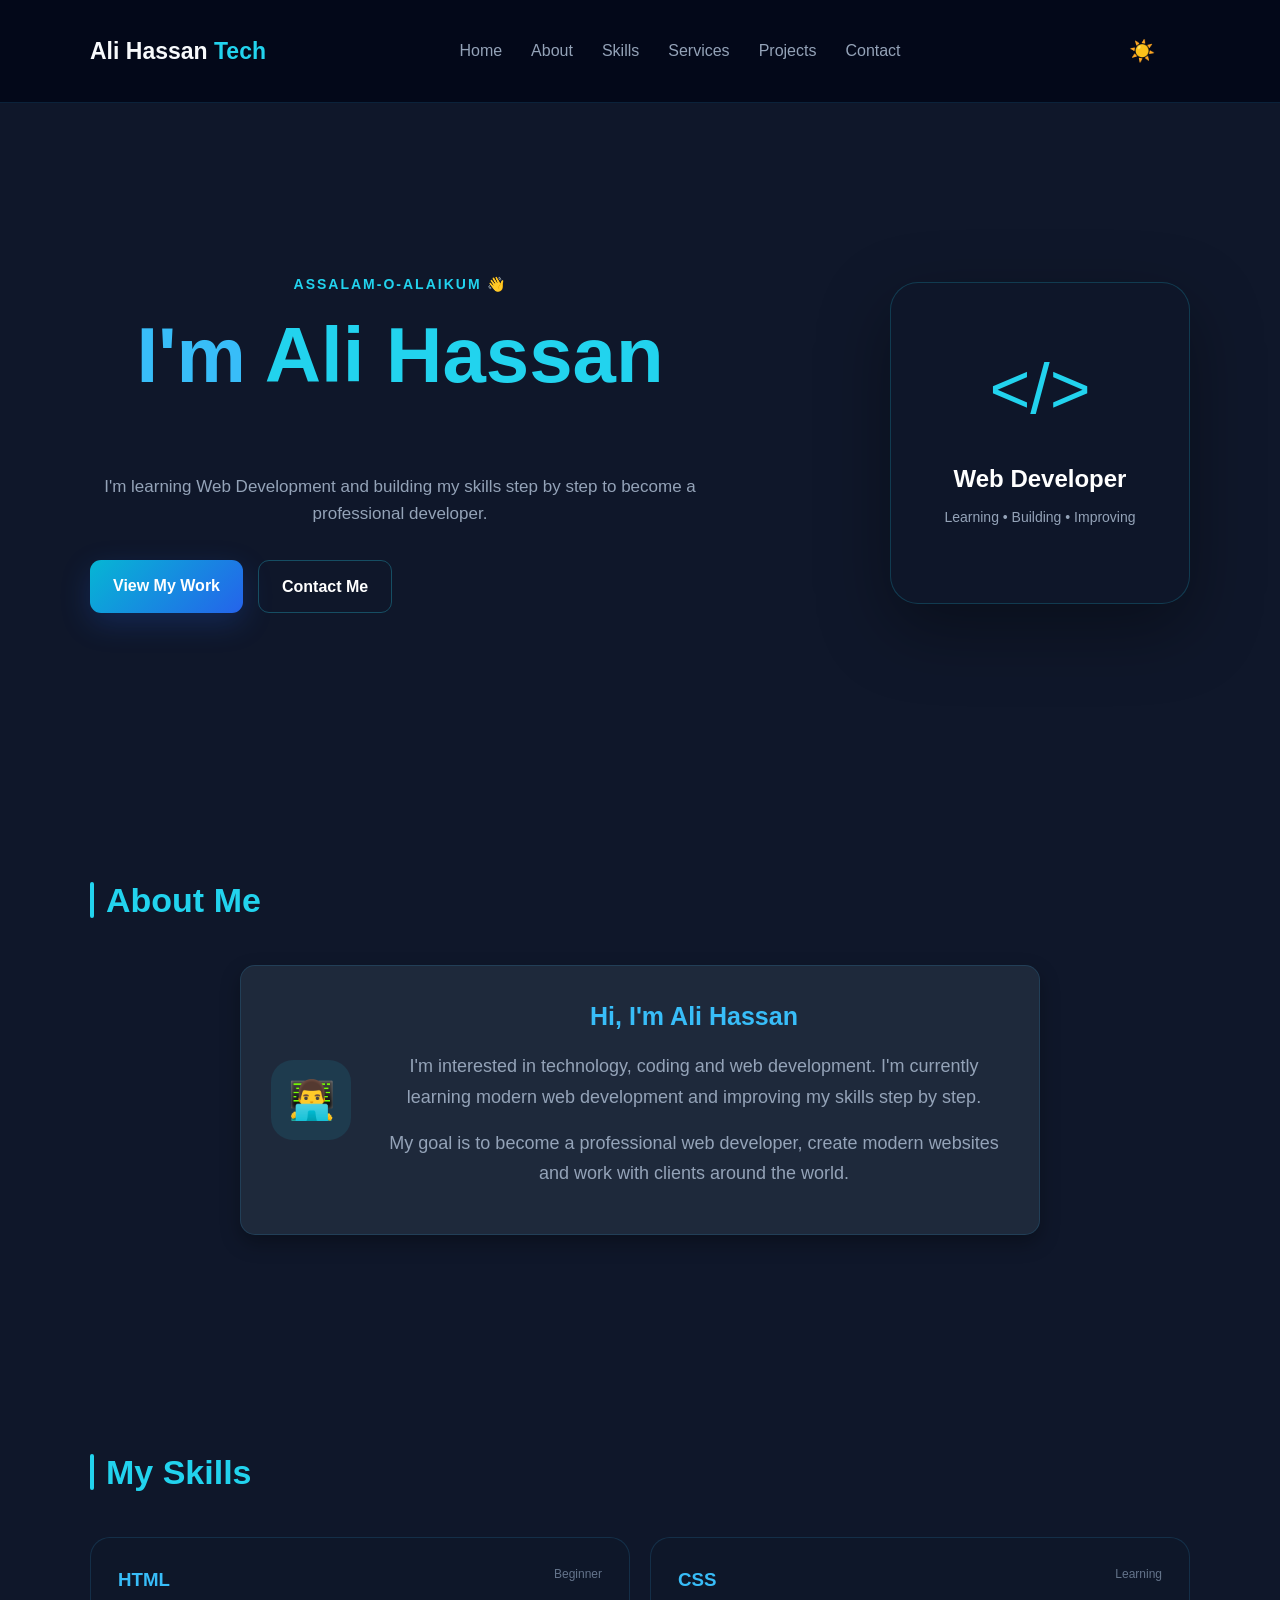
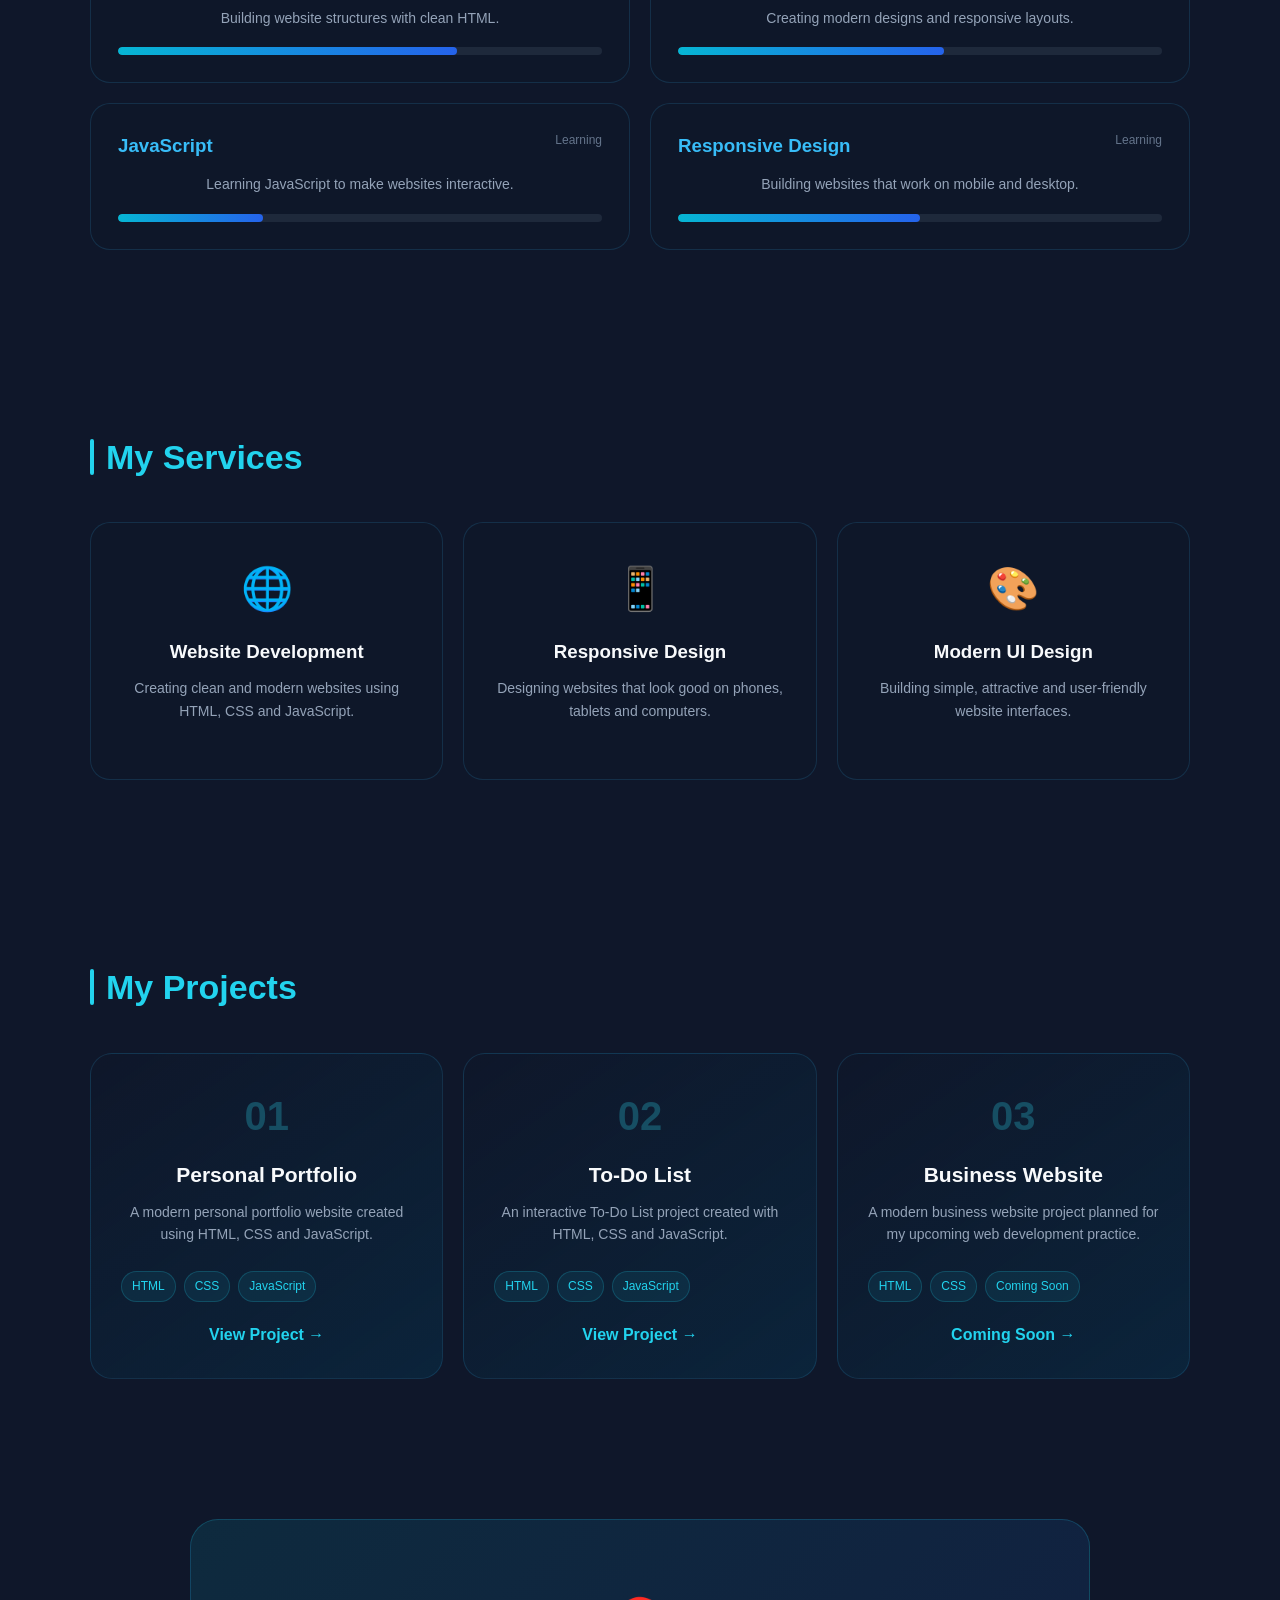
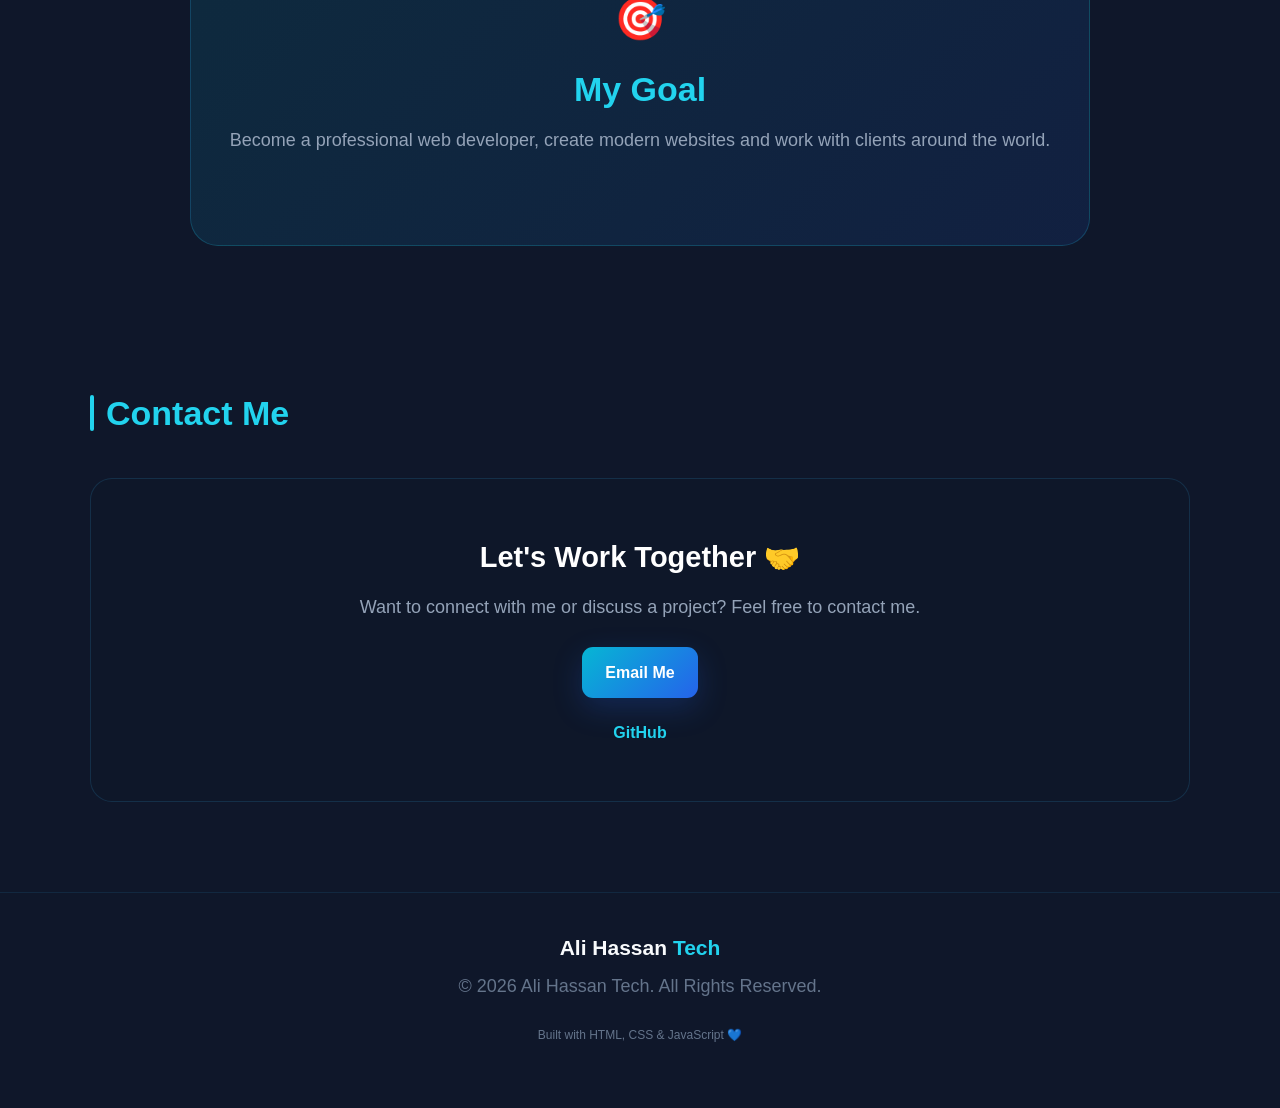
==== commit dfe5ebcb: "Update index.html" ====
--- a/index.html
+++ b/index.html
@@ -1,321 +1,426 @@
-<!DOCTYPE html><html lang="en">
+
+<!DOCTYPE html>
+<html lang="en">
 <head>
     <meta charset="UTF-8">
-    <meta name="viewport" content="width=device-width, initial-scale=1.0"><meta name="description" content="Ali Hassan Tech - Web Developer Portfolio. Learning, building and creating modern websites.">
-
-<meta name="google-site-verification" content="fkMS2w0Q9aMJQd9gZnTklXgMXnlZef09tQnP1ck4gIs">
-
-<title>Ali Hassan Tech | Web Developer</title>
-
-<link rel="stylesheet" href="style.css">
-
-</head><body><!-- ================= NAVBAR ================= --><header>
-    <nav class="navbar">    <a href="#home" class="logo">
+    <meta name="viewport" content="width=device-width, initial-scale=1.0">
+
+    <meta name="description" content="Ali Hassan Tech - Web Developer Portfolio. Learning, building and creating modern websites.">
+
+    <meta name="google-site-verification" content="fkMS2w0Q9aMJQd9gZnTklXgMXnlZef09tQnP1ck4gIs">
+
+    <title>Ali Hassan Tech | Web Developer</title>
+
+    <link rel="stylesheet" href="style.css">
+</head>
+
+<body>
+
+<!-- ================= NAVBAR ================= -->
+
+<header>
+    <nav class="navbar">
+
+        <a href="#home" class="logo">
+            Ali Hassan <span>Tech</span>
+        </a>
+
+        <div class="nav-links" id="nav-links">
+            <a href="#home">Home</a>
+            <a href="#about">About</a>
+            <a href="#skills">Skills</a>
+            <a href="#services">Services</a>
+            <a href="#projects">Projects</a>
+            <a href="#contact">Contact</a>
+        </div>
+
+        <div class="nav-actions">
+            <button class="theme-btn" id="theme-btn" aria-label="Change theme">☀️</button>
+            <button class="menu-btn" id="menu-btn" aria-label="Open menu">☰</button>
+        </div>
+
+    </nav>
+</header>
+
+
+<!-- ================= HERO ================= -->
+
+<section id="home" class="hero">
+
+    <div class="hero-text">
+
+        <p class="welcome">ASSALAM-O-ALAIKUM 👋</p>
+
+        <h1>
+            I'm <span>Ali Hassan</span>
+        </h1>
+
+        <h2 id="typing-text"></h2>
+
+        <p>
+            I'm learning Web Development and building my skills
+            step by step to become a professional developer.
+        </p>
+
+        <div class="hero-buttons">
+            <a href="#projects" class="btn">View My Work</a>
+            <a href="#contact" class="btn secondary">Contact Me</a>
+        </div>
+
+    </div>
+
+    <div class="hero-card">
+
+        <div class="code-icon">&lt;/&gt;</div>
+
+        <h3>Web Developer</h3>
+
+        <p>Learning • Building • Improving</p>
+
+    </div>
+
+</section>
+
+
+<!-- ================= ABOUT ================= -->
+
+<section id="about" class="section">
+
+    <div class="section-title">
+        <span></span>
+        <h2>About Me</h2>
+    </div>
+
+    <div class="about-card">
+
+        <div class="about-icon">👨‍💻</div>
+
+        <div>
+
+            <h3>Hi, I'm Ali Hassan</h3>
+
+            <p>
+                I'm interested in technology, coding and web development.
+                I'm currently learning modern web development and improving
+                my skills step by step.
+            </p>
+
+            <p>
+                My goal is to become a professional web developer,
+                create modern websites and work with clients around
+                the world.
+            </p>
+
+        </div>
+
+    </div>
+
+</section>
+
+
+<!-- ================= SKILLS ================= -->
+
+<section id="skills" class="section">
+
+    <div class="section-title">
+        <span></span>
+        <h2>My Skills</h2>
+    </div>
+
+    <div class="skills-grid">
+
+        <div class="skill-card">
+
+            <div class="skill-top">
+                <h3>HTML</h3>
+                <span>Beginner</span>
+            </div>
+
+            <p>Building website structures with clean HTML.</p>
+
+            <div class="progress">
+                <div class="progress-bar html"></div>
+            </div>
+
+        </div>
+
+
+        <div class="skill-card">
+
+            <div class="skill-top">
+                <h3>CSS</h3>
+                <span>Learning</span>
+            </div>
+
+            <p>Creating modern designs and responsive layouts.</p>
+
+            <div class="progress">
+                <div class="progress-bar css"></div>
+            </div>
+
+        </div>
+
+
+        <div class="skill-card">
+
+            <div class="skill-top">
+                <h3>JavaScript</h3>
+                <span>Learning</span>
+            </div>
+
+            <p>Learning JavaScript to make websites interactive.</p>
+
+            <div class="progress">
+                <div class="progress-bar js"></div>
+            </div>
+
+        </div>
+
+
+        <div class="skill-card">
+
+            <div class="skill-top">
+                <h3>Responsive Design</h3>
+                <span>Learning</span>
+            </div>
+
+            <p>Building websites that work on mobile and desktop.</p>
+
+            <div class="progress">
+                <div class="progress-bar responsive"></div>
+            </div>
+
+        </div>
+
+    </div>
+
+</section>
+
+
+<!-- ================= SERVICES ================= -->
+
+<section id="services" class="section">
+
+    <div class="section-title">
+        <span></span>
+        <h2>My Services</h2>
+    </div>
+
+    <div class="services-grid">
+
+        <div class="service-card">
+
+            <div class="service-icon">🌐</div>
+
+            <h3>Website Development</h3>
+
+            <p>
+                Creating clean and modern websites using HTML, CSS
+                and JavaScript.
+            </p>
+
+        </div>
+
+
+        <div class="service-card">
+
+            <div class="service-icon">📱</div>
+
+            <h3>Responsive Design</h3>
+
+            <p>
+                Designing websites that look good on phones,
+                tablets and computers.
+            </p>
+
+        </div>
+
+
+        <div class="service-card">
+
+            <div class="service-icon">🎨</div>
+
+            <h3>Modern UI Design</h3>
+
+            <p>
+                Building simple, attractive and user-friendly
+                website interfaces.
+            </p>
+
+        </div>
+
+    </div>
+
+</section>
+
+
+<!-- ================= PROJECTS ================= -->
+
+<section id="projects" class="section">
+
+    <div class="section-title">
+        <span></span>
+        <h2>My Projects</h2>
+    </div>
+
+    <div class="projects-grid">
+
+
+        <!-- PROJECT 01 -->
+
+        <div class="project-card">
+
+            <div class="project-number">01</div>
+
+            <h3>Personal Portfolio</h3>
+
+            <p>
+                A modern personal portfolio website created
+                using HTML, CSS and JavaScript.
+            </p>
+
+            <div class="project-tags">
+                <span>HTML</span>
+                <span>CSS</span>
+                <span>JavaScript</span>
+            </div>
+
+            <a href="#home" class="project-link">
+                View Project →
+            </a>
+
+        </div>
+
+
+        <!-- PROJECT 02 - TO DO LIST -->
+
+        <div class="project-card">
+
+            <div class="project-number">02</div>
+
+            <h3>To-Do List</h3>
+
+            <p>
+                An interactive To-Do List project created with
+                HTML, CSS and JavaScript.
+            </p>
+
+            <div class="project-tags">
+                <span>HTML</span>
+                <span>CSS</span>
+                <span>JavaScript</span>
+            </div>
+
+            <a href="todo.html" class="project-link">
+                View Project →
+            </a>
+
+        </div>
+
+
+        <!-- PROJECT 03 -->
+
+        <div class="project-card">
+
+            <div class="project-number">03</div>
+
+            <h3>Business Website</h3>
+
+            <p>
+                A modern business website project planned for
+                my upcoming web development practice.
+            </p>
+
+            <div class="project-tags">
+                <span>HTML</span>
+                <span>CSS</span>
+                <span>Coming Soon</span>
+            </div>
+
+            <a href="#contact" class="project-link">
+                Coming Soon →
+            </a>
+
+        </div>
+
+    </div>
+
+</section>
+
+
+<!-- ================= GOAL ================= -->
+
+<section class="goal">
+
+    <div class="goal-icon">🎯</div>
+
+    <h2>My Goal</h2>
+
+    <p>
+        Become a professional web developer, create modern
+        websites and work with clients around the world.
+    </p>
+
+</section>
+
+
+<!-- ================= CONTACT ================= -->
+
+<section id="contact" class="section contact">
+
+    <div class="section-title">
+        <span></span>
+        <h2>Contact Me</h2>
+    </div>
+
+    <div class="contact-card">
+
+        <h3>Let's Work Together 🤝</h3>
+
+        <p>
+            Want to connect with me or discuss a project?
+            Feel free to contact me.
+        </p>
+
+        <a href="mailto:alihassantech@gmail.com" class="btn">
+            Email Me
+        </a>
+
+        <div class="social-links">
+
+            <a href="https://github.com/alithreadworks16-lgtm"
+               target="_blank"
+               rel="noopener">
+                GitHub
+            </a>
+
+        </div>
+
+    </div>
+
+</section>
+
+
+<!-- ================= FOOTER ================= -->
+
+<footer>
+
+    <div class="footer-logo">
         Ali Hassan <span>Tech</span>
-    </a>
-
-    <div class="nav-links" id="nav-links">
-        <a href="#home">Home</a>
-        <a href="#about">About</a>
-        <a href="#skills">Skills</a>
-        <a href="#services">Services</a>
-        <a href="#projects">Projects</a>
-        <a href="#contact">Contact</a>
-    </div>
-
-    <div class="nav-actions">
-        <button class="theme-btn" id="theme-btn" aria-label="Change theme">☀️</button>
-        <button class="menu-btn" id="menu-btn" aria-label="Open menu">☰</button>
-    </div>
-
-</nav>
-
-</header><!-- ================= HERO ================= --><section id="home" class="hero"><div class="hero-text">
-
-    <p class="welcome">ASSALAM-O-ALAIKUM 👋</p>
-
-    <h1>
-        I'm <span>Ali Hassan</span>
-    </h1>
-
-    <h2 id="typing-text"></h2>
+    </div>
 
     <p>
-        I'm learning Web Development and building my skills
-        step by step to become a professional developer.
+        © 2026 Ali Hassan Tech. All Rights Reserved.
     </p>
 
-    <div class="hero-buttons">
-        <a href="#projects" class="btn">View My Work</a>
-        <a href="#contact" class="btn secondary">Contact Me</a>
-    </div>
-
-</div>
-
-<div class="hero-card">
-
-    <div class="code-icon">&lt;/&gt;</div>
-
-    <h3>Web Developer</h3>
-
-    <p>Learning • Building • Improving</p>
-
-</div>
-
-</section><!-- ================= ABOUT ================= --><section id="about" class="section"><div class="section-title">
-    <span></span>
-    <h2>About Me</h2>
-</div>
-
-<div class="about-card">
-
-    <div class="about-icon">👨‍💻</div>
-
-    <div>
-
-        <h3>Hi, I'm Ali Hassan</h3>
-
-        <p>
-            I'm interested in technology, coding and web development.
-            I'm currently learning modern web development and improving
-            my skills step by step.
-        </p>
-
-        <p>
-            My goal is to become a professional web developer,
-            create modern websites and work with clients around
-            the world.
-        </p>
-
-    </div>
-
-</div>
-
-</section><!-- ================= SKILLS ================= --><section id="skills" class="section"><div class="section-title">
-    <span></span>
-    <h2>My Skills</h2>
-</div>
-
-<div class="skills-grid">
-
-    <div class="skill-card">
-        <div class="skill-top">
-            <h3>HTML</h3>
-            <span>Beginner</span>
-        </div>
-
-        <p>Building website structures with clean HTML.</p>
-
-        <div class="progress">
-            <div class="progress-bar html"></div>
-        </div>
-    </div>
-
-
-    <div class="skill-card">
-        <div class="skill-top">
-            <h3>CSS</h3>
-            <span>Learning</span>
-        </div>
-
-        <p>Creating modern designs and responsive layouts.</p>
-
-        <div class="progress">
-            <div class="progress-bar css"></div>
-        </div>
-    </div>
-
-
-    <div class="skill-card">
-        <div class="skill-top">
-            <h3>JavaScript</h3>
-            <span>Learning</span>
-        </div>
-
-        <p>Learning JavaScript to make websites interactive.</p>
-
-        <div class="progress">
-            <div class="progress-bar js"></div>
-        </div>
-    </div>
-
-
-    <div class="skill-card">
-        <div class="skill-top">
-            <h3>Responsive Design</h3>
-            <span>Learning</span>
-        </div>
-
-        <p>Building websites that work on mobile and desktop.</p>
-
-        <div class="progress">
-            <div class="progress-bar responsive"></div>
-        </div>
-    </div>
-
-</div>
-
-</section><!-- ================= SERVICES ================= --><section id="services" class="section"><div class="section-title">
-    <span></span>
-    <h2>My Services</h2>
-</div>
-
-<div class="services-grid">
-
-    <div class="service-card">
-        <div class="service-icon">🌐</div>
-        <h3>Website Development</h3>
-        <p>
-            Creating clean and modern websites using HTML, CSS
-            and JavaScript.
-        </p>
-    </div>
-
-
-    <div class="service-card">
-        <div class="service-icon">📱</div>
-        <h3>Responsive Design</h3>
-        <p>
-            Designing websites that look good on phones,
-            tablets and computers.
-        </p>
-    </div>
-
-
-    <div class="service-card">
-        <div class="service-icon">🎨</div>
-        <h3>Modern UI Design</h3>
-        <p>
-            Building simple, attractive and user-friendly
-            website interfaces.
-        </p>
-    </div>
-
-</div>
-
-</section><!-- ================= PROJECTS ================= --><section id="projects" class="section"><div class="section-title">
-    <span></span>
-    <h2>My Projects</h2>
-</div>
-
-<div class="projects-grid">
-
-    <div class="project-card">
-
-        <div class="project-number">01</div>
-
-        <h3>Personal Portfolio</h3>
-
-        <p>
-            A modern personal portfolio website created
-            using HTML, CSS and JavaScript.
-        </p>
-
-        <div class="project-tags">
-            <span>HTML</span>
-            <span>CSS</span>
-            <span>JavaScript</span>
-        </div>
-
-        <a href="#home" class="project-link">View Project →</a>
-
-    </div>
-
-
-    <div class="project-card">
-
-        <div class="project-number">02</div>
-
-        <h3>Calculator</h3>
-
-        <p>
-            An interactive calculator project that will be
-            built while learning JavaScript.
-        </p>
-
-        <div class="project-tags">
-            <span>JavaScript</span>
-            <span>Coming Soon</span>
-        </div>
-
-        <a href="#contact" class="project-link">Coming Soon →</a>
-
-    </div>
-
-
-    <div class="project-card">
-
-        <div class="project-number">03</div>
-
-        <h3>Business Website</h3>
-
-        <p>
-            A modern business website project planned for
-            my upcoming web development practice.
-        </p>
-
-        <div class="project-tags">
-            <span>HTML</span>
-            <span>CSS</span>
-            <span>Coming Soon</span>
-        </div>
-
-        <a href="#contact" class="project-link">Coming Soon →</a>
-
-    </div>
-
-</div>
-
-</section><!-- ================= GOAL ================= --><section class="goal"><div class="goal-icon">🎯</div>
-
-<h2>My Goal</h2>
-
-<p>
-    Become a professional web developer, create modern
-    websites and work with clients around the world.
-</p>
-
-</section><!-- ================= CONTACT ================= --><section id="contact" class="section contact"><div class="section-title">
-    <span></span>
-    <h2>Contact Me</h2>
-</div>
-
-<div class="contact-card">
-
-    <h3>Let's Work Together 🤝</h3>
-
-    <p>
-        Want to connect with me or discuss a project?
-        Feel free to contact me.
+    <p class="footer-small">
+        Built with HTML, CSS & JavaScript 💙
     </p>
 
-    <a href="mailto:alihassantech@gmail.com" class="btn">
-        Email Me
-    </a>
-
-    <div class="social-links">
-
-        <a href="https://github.com/alithreadworks16-lgtm"
-           target="_blank"
-           rel="noopener">
-            GitHub
-        </a>
-
-    </div>
-
-</div>
-
-</section><!-- ================= FOOTER ================= --><footer><div class="footer-logo">
-    Ali Hassan <span>Tech</span>
-</div>
-
-<p>
-    © 2026 Ali Hassan Tech. All Rights Reserved.
-</p>
-
-<p class="footer-small">
-    Built with HTML, CSS & JavaScript 💙
-</p>
-
-</footer><script src="script.js"></script></body>
+</footer>
+
+
+<script src="script.js"></script>
+
+</body>
 </html>
--- a/style.css
+++ b/style.css
@@ -1,657 +1,809 @@
 * {
-    margin: 0;
-    padding: 0;
-    box-sizing: border-box;
-}
+  margin: 0;
+  padding: 0;
+  box-sizing: border-box;
+  }
 
 html {
-    scroll-behavior: smooth;
+scroll-behavior: smooth;
 }
 
 body {
-    font-family: Arial, sans-serif;
-    background:
-        radial-gradient(circle at top right, #123d5a 0%, transparent 35%),
-        radial-gradient(circle at bottom left, #102d52 0%, transparent 30%),
-        #020617;
-    color: #e2e8f0;
-    line-height: 1.6;
-}
-
+font-family: Arial, sans-serif;
+background:
+radial-gradient(circle at top right, #123d5a 0%, transparent 35%),
+radial-gradient(circle at bottom left, #102d52 0%, transparent 30%),
+#020617;
+color: #e2e8f0;
+line-height: 1.6;
+overflow-x: hidden;
+}
 
 /* ================= NAVBAR ================= */
 
 header {
-    position: sticky;
-    top: 0;
-    z-index: 1000;
-    background: rgba(2, 6, 23, 0.85);
-    backdrop-filter: blur(15px);
-    border-bottom: 1px solid rgba(56, 189, 248, 0.15);
+position: sticky;
+top: 0;
+z-index: 1000;
+background: rgba(2, 6, 23, 0.82);
+backdrop-filter: blur(18px);
+border-bottom: 1px solid rgba(56, 189, 248, 0.15);
 }
 
 .navbar {
-    max-width: 1100px;
-    margin: auto;
-    padding: 18px 25px;
-
-    display: flex;
-    align-items: center;
-    justify-content: space-between;
+max-width: 1150px;
+margin: auto;
+padding: 17px 25px;
+display: flex;
+align-items: center;
+justify-content: space-between;
 }
 
 .logo {
-    color: #f8fafc;
-    text-decoration: none;
-    font-size: 22px;
-    font-weight: bold;
+color: #f8fafc;
+text-decoration: none;
+font-size: 23px;
+font-weight: bold;
 }
 
 .logo span,
 .footer-logo span {
-    color: #22d3ee;
+color: #22d3ee;
 }
 
 .nav-links {
-    display: flex;
-    gap: 8px;
+display: flex;
+align-items: center;
+gap: 5px;
 }
 
 .nav-links a {
-    color: #94a3b8;
-    text-decoration: none;
-    padding: 8px 13px;
-    border-radius: 8px;
-    transition: 0.3s;
+color: #94a3b8;
+text-decoration: none;
+padding: 9px 12px;
+border-radius: 9px;
+transition: 0.3s ease;
 }
 
 .nav-links a:hover {
-    color: #22d3ee;
-    background: rgba(34, 211, 238, 0.08);
-}
-
-
+color: #22d3ee;
+background: rgba(34, 211, 238, 0.08);
+}
+
+.nav-actions {
+display: flex;
+align-items: center;
+gap: 8px;
+}
+
+.theme-btn,
+.menu-btn {
+background: none;
+border: none;
+cursor: pointer;
+color: white;
+}
+
+.theme-btn {
+font-size: 21px;
+}
+
+.menu-btn {
+display: none;
+font-size: 28px;
+}
+.btn.clicked {
+    transform: scale(0.94);
+}
 /* ================= HERO ================= */
 
 .hero {
-    max-width: 1100px;
-    min-height: 650px;
-    margin: auto;
-    padding: 80px 25px;
-
-    display: flex;
-    align-items: center;
-    justify-content: space-between;
-    gap: 50px;
+max-width: 1150px;
+min-height: 680px;
+margin: auto;
+padding: 90px 25px;
+display: flex;
+align-items: center;
+justify-content: space-between;
+gap: 60px;
 }
 
 .hero-text {
-    max-width: 650px;
+max-width: 680px;
 }
 
 .welcome {
-    color: #22d3ee;
-    font-size: 14px;
-    font-weight: bold;
-    letter-spacing: 2px;
-    margin-bottom: 20px;
+color: #22d3ee;
+font-size: 14px;
+font-weight: bold;
+letter-spacing: 2px;
+margin-bottom: 20px;
 }
 
 .hero h1 {
-    font-size: clamp(45px, 8vw, 75px);
-    line-height: 1.1;
-    margin-bottom: 20px;
+font-size: clamp(45px, 8vw, 78px);
+line-height: 1.05;
+margin-bottom: 18px;
 }
 
 .hero h1 span {
-    color: #22d3ee;
+color: #22d3ee;
 }
 
 .hero h2 {
-    color: #38bdf8;
-    font-size: 27px;
-    margin-bottom: 18px;
-}
-
-.hero p {
-    color: #94a3b8;
-    font-size: 17px;
-    max-width: 600px;
+min-height: 40px;
+color: #38bdf8;
+font-size: 28px;
+margin-bottom: 18px;
+}
+
+.hero-text > p:not(.welcome) {
+color: #94a3b8;
+font-size: 17px;
+max-width: 620px;
 }
 
 .hero-buttons {
-    display: flex;
-    gap: 15px;
-    margin-top: 30px;
+display: flex;
+gap: 15px;
+margin-top: 32px;
+flex-wrap: wrap;
 }
 
 .btn {
-    display: inline-block;
-    padding: 12px 22px;
-    border-radius: 10px;
-
-    background: linear-gradient(135deg, #06b6d4, #2563eb);
-    color: white;
-
-    text-decoration: none;
-    font-weight: bold;
-
-    box-shadow: 0 8px 25px rgba(37, 99, 235, 0.25);
-    transition: 0.3s;
+display: inline-block;
+padding: 13px 23px;
+border-radius: 11px;
+background: linear-gradient(135deg, #06b6d4, #2563eb);
+color: white;
+text-decoration: none;
+font-weight: bold;
+box-shadow: 0 10px 30px rgba(37, 99, 235, 0.22);
+transition: 0.3s ease;
 }
 
 .btn:hover {
-    transform: translateY(-3px);
-    box-shadow: 0 12px 30px rgba(34, 211, 238, 0.3);
+transform: translateY(-4px);
+box-shadow: 0 15px 35px rgba(34, 211, 238, 0.25);
 }
 
 .btn.secondary {
-    background: transparent;
-    border: 1px solid #164e63;
-    box-shadow: none;
-}
-
-
-/* HERO CARD */
+background: transparent;
+border: 1px solid #164e63;
+box-shadow: none;
+}
+
+.btn.secondary:hover {
+background: rgba(34, 211, 238, 0.08);
+}
+
+/* ================= HERO CARD ================= */
 
 .hero-card {
-    min-width: 270px;
-    padding: 45px 30px;
-    text-align: center;
-
-    border: 1px solid rgba(34, 211, 238, 0.2);
-    border-radius: 25px;
-
-    background: rgba(15, 23, 42, 0.65);
-    box-shadow: 0 20px 60px rgba(0, 0, 0, 0.35);
+width: 300px;
+padding: 50px 30px;
+text-align: center;
+border: 1px solid rgba(34, 211, 238, 0.2);
+border-radius: 28px;
+background: rgba(15, 23, 42, 0.68);
+box-shadow: 0 25px 70px rgba(0, 0, 0, 0.35);
+transition: 0.4s ease;
+}
+
+.hero-card:hover {
+transform: translateY(-10px);
+border-color: rgba(34, 211, 238, 0.5);
 }
 
 .code-icon {
-    font-size: 65px;
-    color: #22d3ee;
-    margin-bottom: 15px;
+font-size: 70px;
+color: #22d3ee;
+margin-bottom: 15px;
 }
 
 .hero-card h3 {
-    font-size: 23px;
-    margin-bottom: 8px;
+font-size: 24px;
+margin-bottom: 7px;
 }
 
 .hero-card p {
-    font-size: 14px;
-}
-
+color: #94a3b8;
+font-size: 14px;
+}
 
 /* ================= SECTIONS ================= */
 
 .section {
-    max-width: 1100px;
-    margin: auto;
-    padding: 80px 25px;
+max-width: 1150px;
+margin: auto;
+padding: 90px 25px;
 }
 
 .section-title {
-    display: flex;
-    align-items: center;
-    gap: 12px;
-    margin-bottom: 35px;
+display: flex;
+align-items: center;
+gap: 12px;
+margin-bottom: 38px;
 }
 
 .section-title span {
-    width: 4px;
-    height: 35px;
-    background: #22d3ee;
-    border-radius: 10px;
+width: 4px;
+height: 36px;
+background: #22d3ee;
+border-radius: 10px;
 }
 
 .section-title h2 {
-    font-size: 32px;
-    color: #22d3ee;
-}
-
+font-size: 34px;
+color: #22d3ee;
+}
 
 /* ================= ABOUT ================= */
 
 .about-card {
-    display: flex;
-    align-items: center;
-    gap: 25px;
-
-    padding: 35px;
-
-    background: rgba(15, 23, 42, 0.65);
-    border: 1px solid rgba(56, 189, 248, 0.15);
-    border-radius: 20px;
-
-    transition: 0.3s;
+display: flex;
+align-items: center;
+gap: 28px;
+padding: 38px;
+background: rgba(15, 23, 42, 0.65);
+border: 1px solid rgba(56, 189, 248, 0.15);
+border-radius: 22px;
+transition: 0.35s ease;
 }
 
 .about-card:hover {
-    transform: translateY(-5px);
-    border-color: rgba(34, 211, 238, 0.4);
+transform: translateY(-7px);
+border-color: rgba(34, 211, 238, 0.45);
+box-shadow: 0 20px 50px rgba(0, 0, 0, 0.2);
 }
 
 .about-icon {
-    min-width: 75px;
-    height: 75px;
-
-    display: grid;
-    place-items: center;
-
-    border-radius: 20px;
-    background: rgba(34, 211, 238, 0.1);
-    font-size: 35px;
+min-width: 80px;
+height: 80px;
+display: grid;
+place-items: center;
+border-radius: 22px;
+background: rgba(34, 211, 238, 0.1);
+font-size: 38px;
 }
 
 .about-card h3 {
-    font-size: 24px;
-    margin-bottom: 10px;
+font-size: 25px;
+margin-bottom: 10px;
 }
 
 .about-card p {
-    color: #94a3b8;
-    margin-bottom: 10px;
-}
-
+color: #94a3b8;
+margin-bottom: 10px;
+}
 
 /* ================= SKILLS ================= */
 
 .skills-grid {
-    display: grid;
-    grid-template-columns: repeat(3, 1fr);
-    gap: 20px;
+display: grid;
+grid-template-columns: repeat(2, 1fr);
+gap: 20px;
 }
 
 .skill-card {
-    padding: 25px;
-
-    background: rgba(15, 23, 42, 0.65);
-    border: 1px solid rgba(56, 189, 248, 0.15);
-    border-radius: 18px;
-
-    transition: 0.3s;
+padding: 27px;
+background: rgba(15, 23, 42, 0.65);
+border: 1px solid rgba(56, 189, 248, 0.15);
+border-radius: 20px;
+transition: 0.35s ease;
 }
 
 .skill-card:hover {
-    transform: translateY(-7px);
-    border-color: #0891b2;
+transform: translateY(-7px);
+border-color: #0891b2;
+box-shadow: 0 15px 40px rgba(0, 0, 0, 0.2);
 }
 
 .skill-top {
-    display: flex;
-    justify-content: space-between;
-    gap: 10px;
+display: flex;
+justify-content: space-between;
+gap: 10px;
 }
 
 .skill-top h3 {
-    color: #38bdf8;
+color: #38bdf8;
 }
 
 .skill-top span {
-    font-size: 12px;
-    color: #64748b;
+font-size: 12px;
+color: #64748b;
 }
 
 .skill-card p {
-    color: #94a3b8;
-    font-size: 14px;
-    margin: 12px 0 18px;
+color: #94a3b8;
+font-size: 14px;
+margin: 12px 0 18px;
 }
 
 .progress {
-    height: 7px;
-    background: #1e293b;
-    border-radius: 20px;
-    overflow: hidden;
+height: 8px;
+background: #1e293b;
+border-radius: 20px;
+overflow: hidden;
 }
 
 .progress-bar {
-    height: 100%;
-    border-radius: 20px;
-    background: linear-gradient(90deg, #06b6d4, #2563eb);
+height: 100%;
+border-radius: 20px;
+background: linear-gradient(90deg, #06b6d4, #2563eb);
 }
 
 .html {
-    width: 70%;
+width: 70%;
 }
 
 .css {
-    width: 50%;
-}
-
-.web {
-    width: 45%;
-}
-
+width: 55%;
+}
+
+.js {
+width: 30%;
+}
+
+.responsive {
+width: 50%;
+}
+
+/* ================= SERVICES ================= */
+
+.services-grid {
+display: grid;
+grid-template-columns: repeat(3, 1fr);
+gap: 20px;
+}
+
+.service-card {
+padding: 32px 25px;
+text-align: center;
+background: rgba(15, 23, 42, 0.65);
+border: 1px solid rgba(56, 189, 248, 0.15);
+border-radius: 20px;
+transition: 0.35s ease;
+}
+
+.service-card:hover {
+transform: translateY(-8px);
+border-color: #22d3ee;
+box-shadow: 0 18px 45px rgba(0, 0, 0, 0.25);
+}
+
+.service-icon {
+font-size: 42px;
+margin-bottom: 15px;
+}
+
+.service-card h3 {
+color: #f8fafc;
+margin-bottom: 10px;
+}
+
+.service-card p {
+color: #94a3b8;
+font-size: 14px;
+}
 
 /* ================= PROJECTS ================= */
 
 .projects-grid {
-    display: grid;
-    grid-template-columns: repeat(3, 1fr);
-    gap: 20px;
+display: grid;
+grid-template-columns: repeat(3, 1fr);
+gap: 20px;
 }
 
 .project-card {
-    position: relative;
-    padding: 30px;
-
-    min-height: 250px;
-
-    background: linear-gradient(
-        145deg,
-        rgba(15, 23, 42, 0.9),
-        rgba(8, 47, 73, 0.55)
-    );
-
-    border: 1px solid rgba(56, 189, 248, 0.15);
-    border-radius: 20px;
-
-    transition: 0.3s;
+position: relative;
+padding: 30px;
+min-height: 300px;
+background: linear-gradient(
+145deg,
+rgba(15, 23, 42, 0.9),
+rgba(8, 47, 73, 0.55)
+);
+border: 1px solid rgba(56, 189, 248, 0.15);
+border-radius: 22px;
+transition: 0.35s ease;
 }
 
 .project-card:hover {
-    transform: translateY(-8px);
-    border-color: #22d3ee;
+transform: translateY(-8px);
+border-color: #22d3ee;
+box-shadow: 0 20px 50px rgba(0, 0, 0, 0.25);
 }
 
 .project-number {
-    color: #164e63;
-    font-size: 40px;
-    font-weight: bold;
-    margin-bottom: 10px;
+color: #164e63;
+font-size: 40px;
+font-weight: bold;
+margin-bottom: 10px;
 }
 
 .project-card h3 {
-    color: #f8fafc;
-    font-size: 21px;
-    margin-bottom: 10px;
+color: #f8fafc;
+font-size: 21px;
+margin-bottom: 10px;
 }
 
 .project-card p {
-    color: #94a3b8;
-    font-size: 14px;
+color: #94a3b8;
+font-size: 14px;
 }
 
 .project-tags {
-    display: flex;
-    gap: 8px;
-    flex-wrap: wrap;
-    margin-top: 20px;
+display: flex;
+gap: 8px;
+flex-wrap: wrap;
+margin-top: 20px;
 }
 
 .project-tags span {
-    padding: 5px 10px;
-    border-radius: 20px;
-
-    background: rgba(34, 211, 238, 0.08);
-    border: 1px solid rgba(34, 211, 238, 0.2);
-
-    color: #22d3ee;
-    font-size: 12px;
-}
-
+padding: 5px 10px;
+border-radius: 20px;
+background: rgba(34, 211, 238, 0.08);
+border: 1px solid rgba(34, 211, 238, 0.2);
+color: #22d3ee;
+font-size: 12px;
+}
+
+.project-link {
+display: inline-block;
+margin-top: 20px;
+color: #22d3ee;
+text-decoration: none;
+font-weight: bold;
+}
+
+.project-link:hover {
+text-decoration: underline;
+}
 
 /* ================= GOAL ================= */
 
 .goal {
-    max-width: 900px;
-    margin: 50px auto;
-    padding: 60px 30px;
-
-    text-align: center;
-
-    background:
-        linear-gradient(
-            135deg,
-            rgba(6, 182, 212, 0.12),
-            rgba(37, 99, 235, 0.12)
-        );
-
-    border: 1px solid rgba(34, 211, 238, 0.2);
-    border-radius: 25px;
+max-width: 900px;
+margin: 50px auto;
+padding: 65px 30px;
+text-align: center;
+background: linear-gradient(
+135deg,
+rgba(6, 182, 212, 0.12),
+rgba(37, 99, 235, 0.12)
+);
+border: 1px solid rgba(34, 211, 238, 0.2);
+border-radius: 28px;
 }
 
 .goal-icon {
-    font-size: 40px;
+font-size: 42px;
 }
 
 .goal h2 {
-    color: #22d3ee;
-    font-size: 32px;
-    margin: 10px 0;
+color: #22d3ee;
+font-size: 34px;
+margin: 10px 0;
 }
 
 .goal p {
-    color: #94a3b8;
-}
-
+color: #94a3b8;
+}
 
 /* ================= CONTACT ================= */
 
 .contact-card {
-    text-align: center;
-    padding: 50px 25px;
-
-    background: rgba(15, 23, 42, 0.65);
-    border: 1px solid rgba(56, 189, 248, 0.15);
-    border-radius: 20px;
+text-align: center;
+padding: 55px 25px;
+background: rgba(15, 23, 42, 0.65);
+border: 1px solid rgba(56, 189, 248, 0.15);
+border-radius: 22px;
 }
 
 .contact-card h3 {
-    font-size: 28px;
-    margin-bottom: 12px;
+font-size: 29px;
+margin-bottom: 12px;
 }
 
 .contact-card p {
-    color: #94a3b8;
-    margin-bottom: 25px;
-}
-
+color: #94a3b8;
+margin-bottom: 25px;
+}
+
+.social-links {
+margin-top: 22px;
+}
+
+.social-links a {
+color: #22d3ee;
+text-decoration: none;
+font-weight: bold;
+}
+
+.social-links a:hover {
+text-decoration: underline;
+}
 
 /* ================= FOOTER ================= */
 
 footer {
-    text-align: center;
-    padding: 35px 20px;
-
-    border-top: 1px solid rgba(56, 189, 248, 0.1);
-    color: #64748b;
+text-align: center;
+padding: 38px 20px;
+border-top: 1px solid rgba(56, 189, 248, 0.1);
+color: #64748b;
 }
 
 .footer-logo {
-    color: #f8fafc;
-    font-size: 20px;
-    font-weight: bold;
-    margin-bottom: 8px;
+color: #f8fafc;
+font-size: 21px;
+font-weight: bold;
+margin-bottom: 8px;
 }
 
 .footer-small {
-    font-size: 12px;
-    margin-top: 5px;
-}
-
-
-/* ================= MOBILE ================= */
-
-@media (max-width: 800px) {
-
-    .navbar {
-        flex-direction: column;
-        gap: 15px;
-    }
-
-    .nav-links {
-        width: 100%;
-        justify-content: center;
-        flex-wrap: wrap;
-    }
-
-    .hero {
-        min-height: auto;
-        padding-top: 70px;
-        padding-bottom: 60px;
-
-        flex-direction: column;
-        text-align: center;
-    }
-
-    .hero-buttons {
-        justify-content: center;
-        flex-wrap: wrap;
-    }
-
-    .hero-card {
-        width: 100%;
-        max-width: 350px;
-    }
-
-    .skills-grid,
-    .projects-grid {
-        grid-template-columns: 1fr;
-    }
-
-    .about-card {
-        flex-direction: column;
-        text-align: center;
-    }
-
-    .section-title {
-        justify-content: center;
-    }
-}
-
-
-@media (max-width: 450px) {
-
-    .navbar {
-        padding: 15px;
-    }
-
-    .nav-links a {
-        font-size: 13px;
-        padding: 7px 9px;
-    }
-
-    .hero h1 {
-        font-size: 45px;
-    }
-
-    .hero h2 {
-        font-size: 22px;
-    }
-
-    .section {
-        padding: 60px 18px;
-    }
-
-    .section-title h2 {
-        font-size: 27px;
-    }
-}
-    
-/* ===== SCROLL ANIMATION ===== */
+font-size: 12px;
+margin-top: 5px;
+}
+
+/* ================= ANIMATIONS ================= */
 
 .hidden {
-    opacity: 0;
-    transform: translateY(40px);
-    transition: all 0.8s ease;
+opacity: 0;
+transform: translateY(35px);
+transition: opacity 0.8s ease, transform 0.8s ease;
 }
 
 .show {
-    opacity: 1;
-    transform: translateY(0);
-}
-
-
-/* ===== BUTTON HOVER ===== */
-
-.btn {
-    transition: transform 0.2s ease, box-shadow 0.2s ease;
-}
-
-.btn:hover {
-    transform: translateY(-3px);
-    box-shadow: 0 10px 25px rgba(0, 0, 0, 0.25);
-}
-
-
-/* ===== CARD HOVER ===== */
-
-.skill-card,
-.project-card,
-.about-card {
-    transition: transform 0.3s ease, box-shadow 0.3s ease;
-}
-
-.skill-card:hover,
-.project-card:hover,
-.about-card:hover {
-    transform: translateY(-8px);
-}
-
-/* ===== MOBILE NAVBAR ===== */
-
-.menu-btn {
-    display: none;
-    background: none;
-    border: none;
-    color: white;
-    font-size: 28px;
-    cursor: pointer;
-}
-
-@media (max-width: 768px) {
-
-    .nav-links {
-        display: none;
-        flex-direction: column;
-        position: absolute;
-        top: 70px;
-        right: 20px;
-        background: #1e293b;
-        padding: 20px;
-        border-radius: 12px;
-        gap: 15px;
-    }
-
-    .nav-links.active {
-        display: flex;
-    }
-
-    .menu-btn {
-        display: block;
-    }
-}
-
-/* ===== THEME BUTTON ===== */
-
-.theme-btn {
-    background: none;
-    border: none;
-    font-size: 24px;
-    cursor: pointer;
-    margin-left: 15px;
-}
+opacity: 1;
+transform: translateY(0);
+}
+
+/* ================= LIGHT MODE ================= */
 
 body.light-mode {
-    background: #f8fafc;
-    color: #0f172a;
-}
-
-body.light-mode .navbar {
-    background: #ffffff;
+background: #f1f5f9;
+color: #0f172a;
+}
+
+body.light-mode header {
+background: rgba(255, 255, 255, 0.9);
+}
+
+body.light-mode .logo,
+body.light-mode .hero-card h3,
+body.light-mode .about-card h3,
+body.light-mode .service-card h3,
+body.light-mode .project-card h3,
+body.light-mode .contact-card h3,
+body.light-mode .footer-logo {
+color: #0f172a;
 }
 
 body.light-mode .nav-links a {
-    color: #0f172a;
-}
-
-body.light-mode .section,
+color: #334155;
+}
+
+body.light-mode .hero-text > p:not(.welcome),
+body.light-mode .about-card p,
+body.light-mode .skill-card p,
+body.light-mode .service-card p,
+body.light-mode .project-card p,
+body.light-mode .goal p,
+body.light-mode .contact-card p {
+color: #475569;
+}
+
+body.light-mode .hero-card,
 body.light-mode .about-card,
 body.light-mode .skill-card,
+body.light-mode .service-card,
 body.light-mode .project-card,
 body.light-mode .contact-card {
-    background: #ffffff;
+background: #ffffff;
+border-color: #cbd5e1;
+}
+
+body.light-mode .progress {
+background: #e2e8f0;
+}
+
+/* ================= MOBILE ================= */
+
+@media (max-width: 850px) {
+
+.navbar {
+    padding: 15px 20px;
+}
+
+.nav-links {
+    display: none;
+    position: absolute;
+    top: 70px;
+    right: 20px;
+    width: 210px;
+    padding: 18px;
+    flex-direction: column;
+    align-items: stretch;
+    background: #0f172a;
+    border: 1px solid rgba(34, 211, 238, 0.2);
+    border-radius: 15px;
+    box-shadow: 0 20px 40px rgba(0, 0, 0, 0.3);
+}
+
+.nav-links.active {
+    display: flex;
+}
+
+.nav-links a {
+    width: 100%;
+    text-align: center;
+}
+
+.menu-btn {
+    display: block;
+}
+
+.hero {
+    min-height: auto;
+    padding: 80px 20px;
+    flex-direction: column;
+    text-align: center;
+}
+
+.hero-card {
+    width: 100%;
+    max-width: 350px;
+}
+
+.skills-grid,
+.projects-grid {
+    grid-template-columns: 1fr;
+}
+
+.services-grid {
+    grid-template-columns: 1fr;
+}
+
+.about-card {
+    flex-direction: column;
+    text-align: center;
+}
+
+.section {
+    padding: 70px 20px;
+}
+
+.section-title {
+    justify-content: center;
+}
+
+}
+
+@media (max-width: 450px) {
+
+.logo {
+    font-size: 19px;
+}
+
+.hero h1 {
+    font-size: 44px;
+}
+
+.hero h2 {
+    font-size: 22px;
+}
+
+.hero-text > p:not(.welcome) {
+    font-size: 15px;
+}
+
+.hero-buttons {
+    justify-content: center;
+}
+
+.btn {
+    padding: 11px 18px;
+}
+
+.section-title h2 {
+    font-size: 28px;
+}
+
+.about-card,
+.skill-card,
+.service-card,
+.project-card {
+    padding: 25px 20px;
+}
+
+.goal {
+    margin: 35px 15px;
+    padding: 50px 20px;
+}
+
+}
+
+body {
+    background: #0f172a;
+    color: white;
+    font-family: Arial, sans-serif;
+    text-align: center;
+}
+
+h1 {
+    color: #38bdf8;
+}
+
+p {
+    font-size: 18px;
+}
+
+button {
+    background: #38bdf8;
     color: #0f172a;
-}
+    padding: 12px 25px;
+    border: none;
+    border-radius: 8px;
+    cursor: pointer;
+}
+
+h1 {
+    color: #38bdf8;
+    margin-bottom: 20px;
+}
+
+p {
+    font-size: 18px;
+    margin-bottom: 25px;
+}
+
+button {
+    background: #38bdf8;
+    color: #0f172a;
+    padding: 12px 25px;
+    margin: 10px;
+    border: none;
+    border-radius: 8px;
+    cursor: pointer;
+}
+
+.about-card {
+    background: #1e293b;
+    padding: 30px;
+    margin: 30px auto;
+    max-width: 800px;
+    border-radius: 15px;
+    box-shadow: 0 8px 20px rgba(0, 0, 0, 0.3);
+}
+
+.about-card h3 {
+    color: #38bdf8;
+    margin-bottom: 15px;
+}
+
+.about-card p {
+    line-height: 1.7;
+    margin-bottom: 15px;
+}
+
+.about-card {
+    background: #1e293b;
+    padding: 30px;
+    margin: 30px auto;
+    max-width: 800px;
+    border-radius: 15px;
+    box-shadow: 0 8px 20px rgba(0, 0, 0, 0.3);
+}
+
+.about-card h3 {
+    color: #38bdf8;
+    margin-bottom: 15px;
+}
+
+.about-card p {
+    line-height: 1.7;
+    margin-bottom: 15px;
+}
+
+
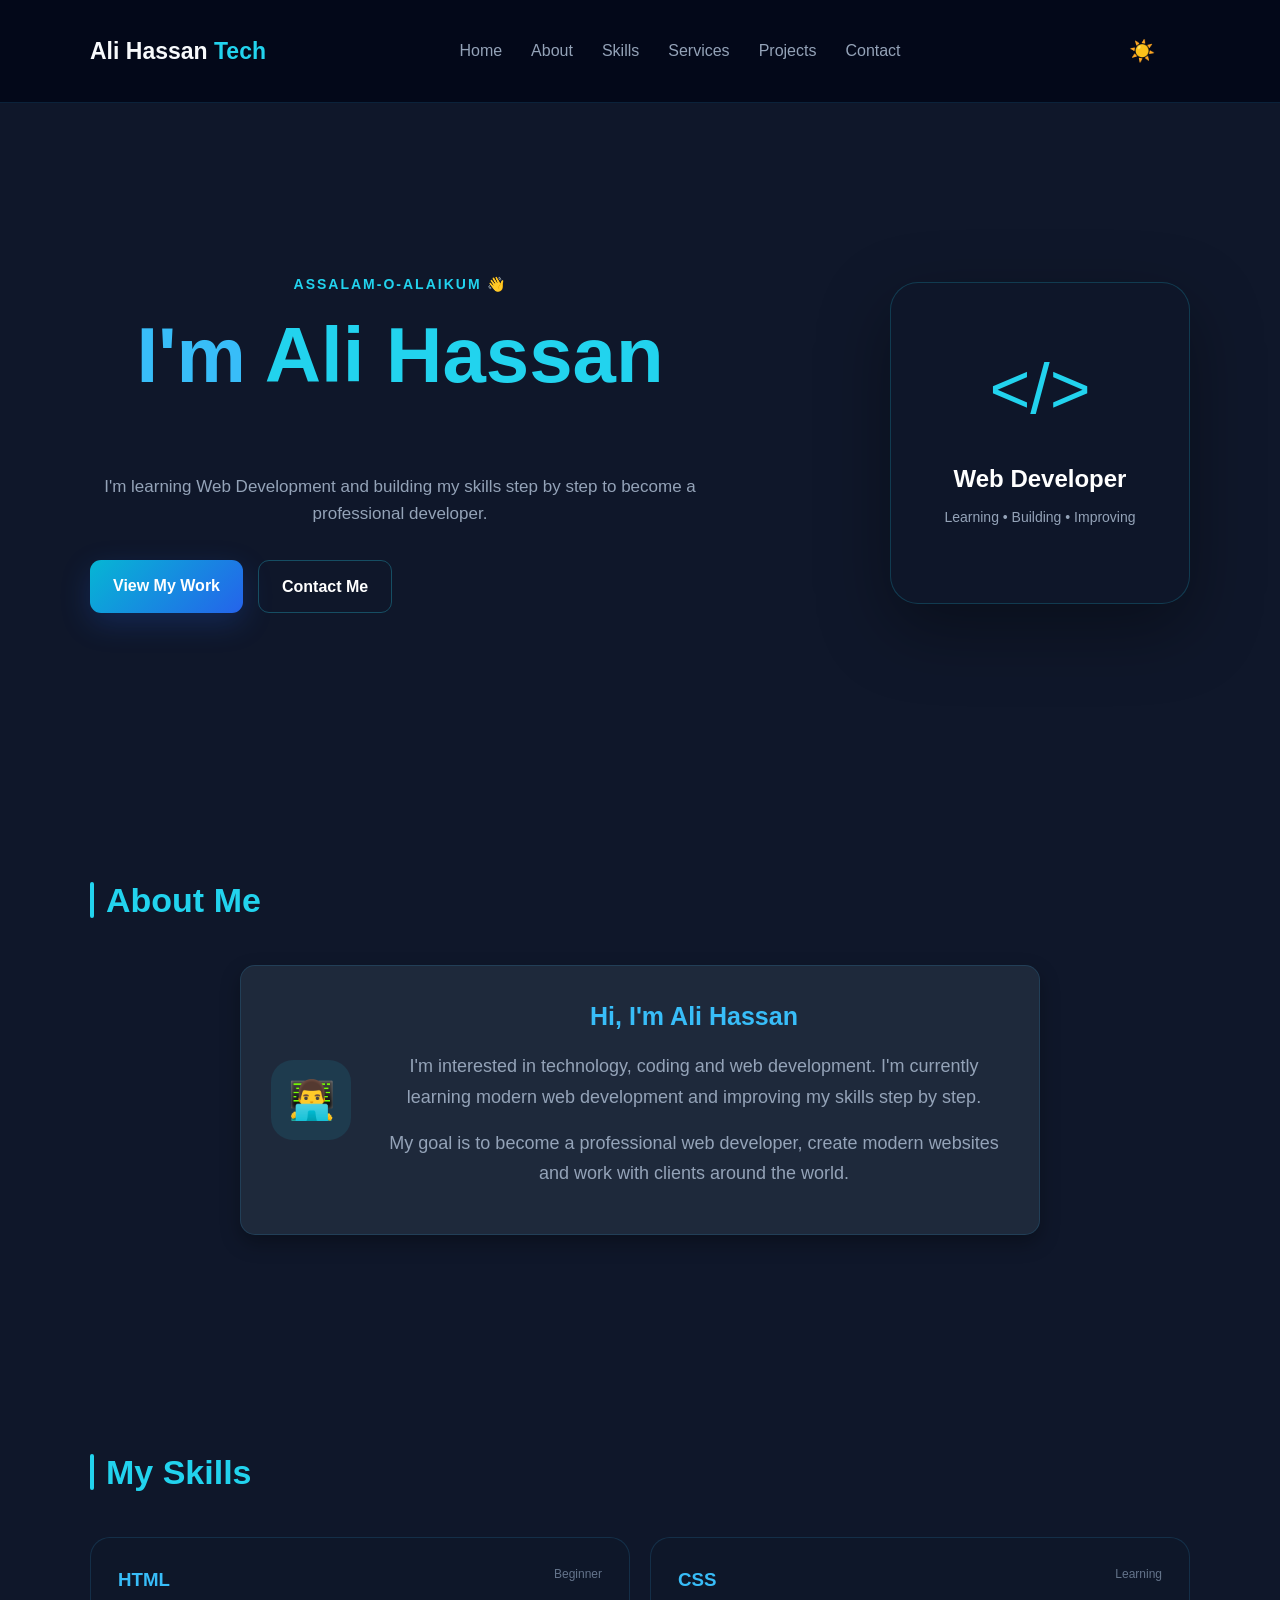
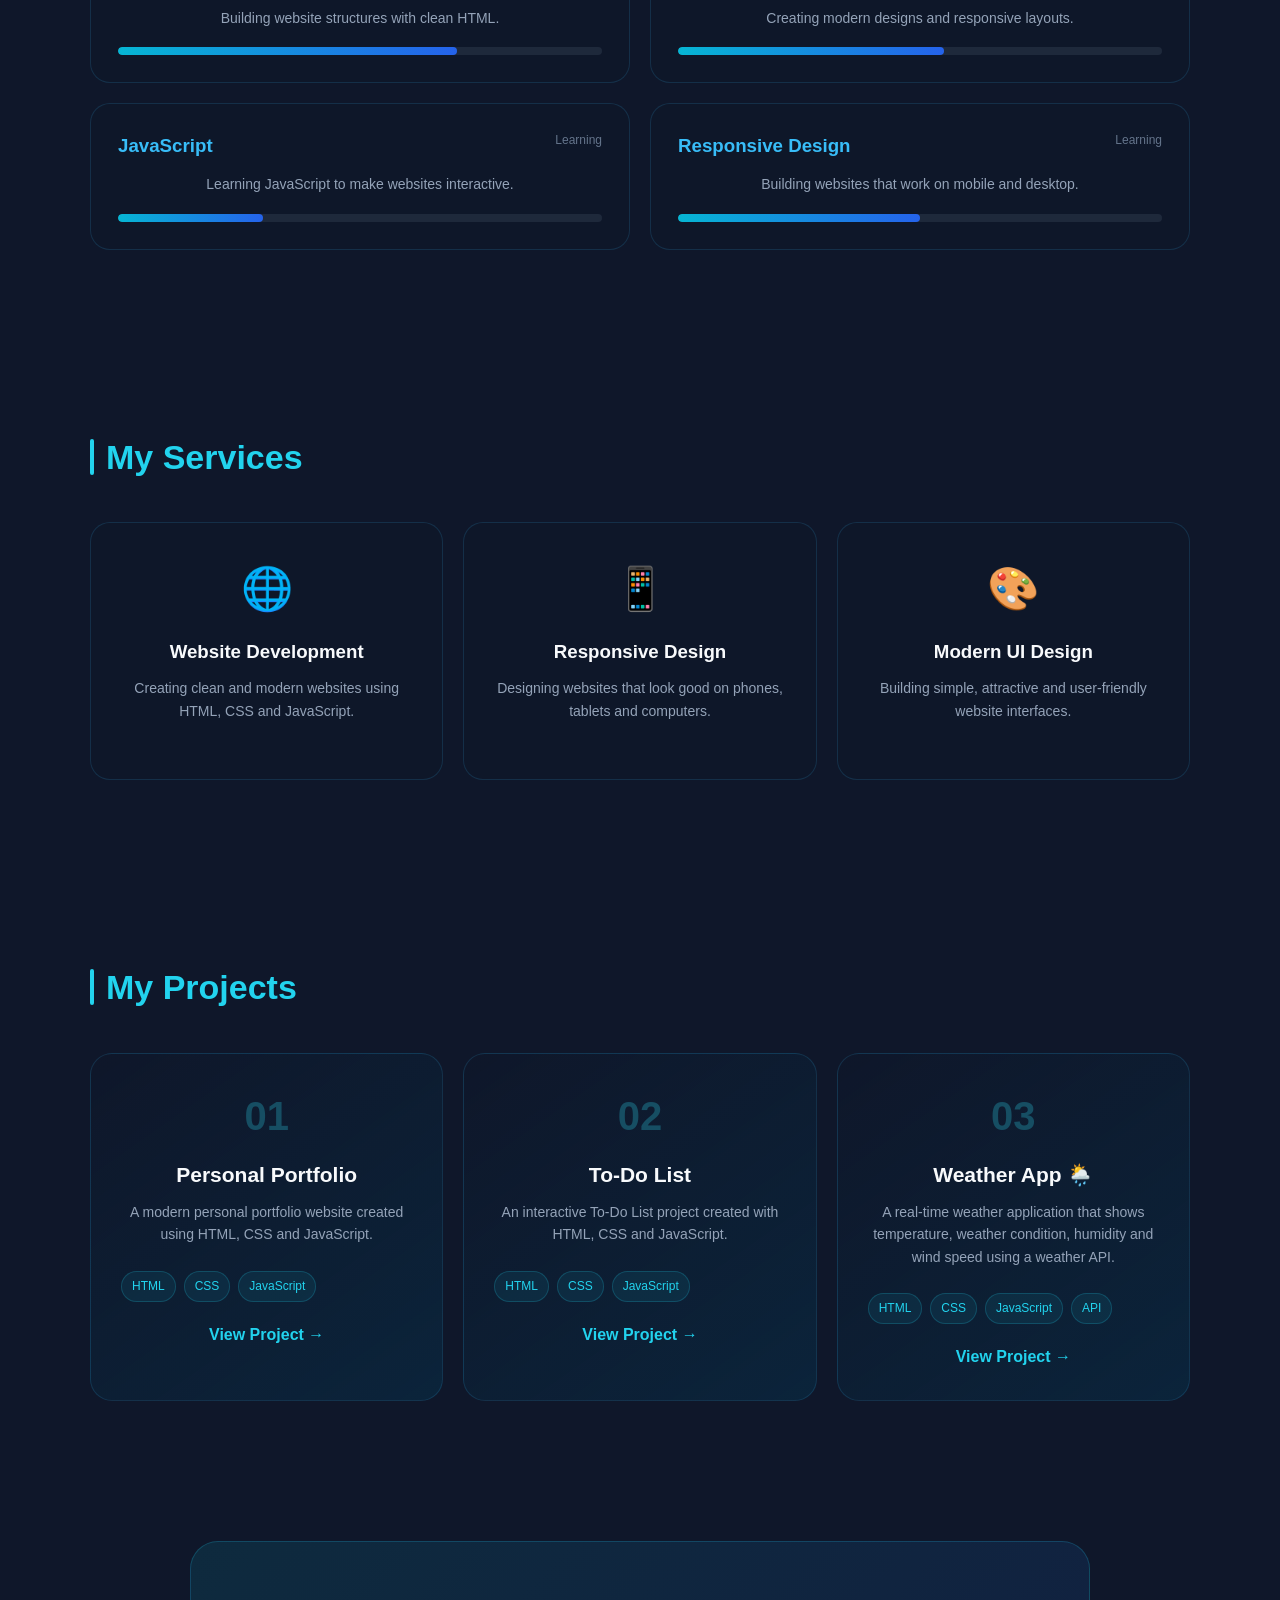
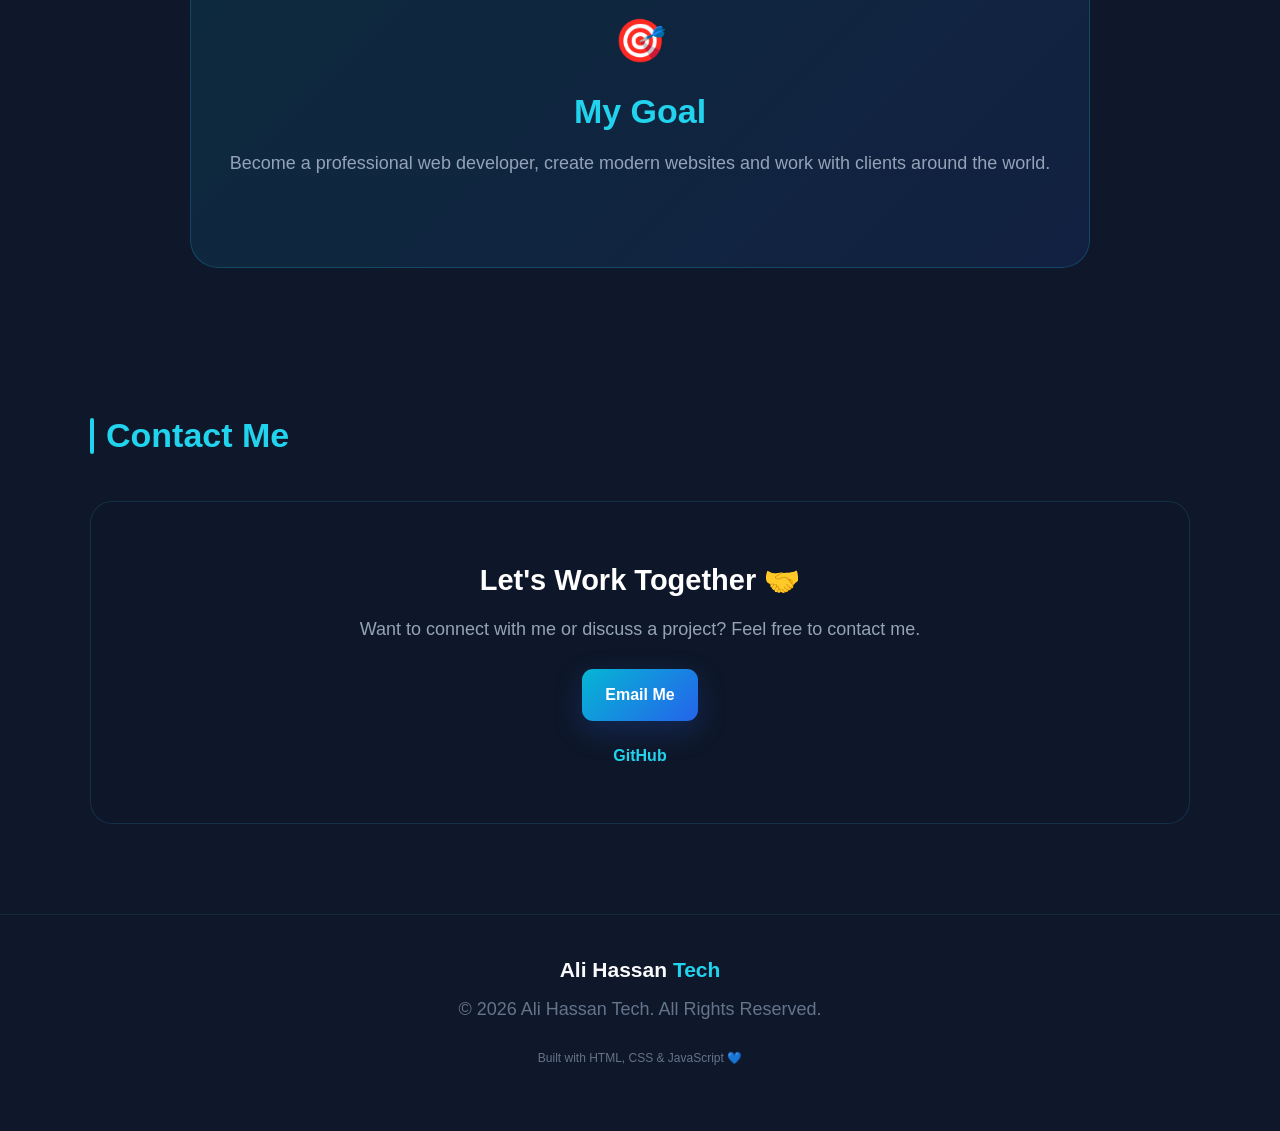
==== commit 89956f70: "Update index.html" ====
--- a/index.html
+++ b/index.html
@@ -1,426 +1,357 @@
-
-<!DOCTYPE html>
-<html lang="en">
+<!DOCTYPE html><html lang="en">
 <head>
     <meta charset="UTF-8">
-    <meta name="viewport" content="width=device-width, initial-scale=1.0">
-
-    <meta name="description" content="Ali Hassan Tech - Web Developer Portfolio. Learning, building and creating modern websites.">
-
-    <meta name="google-site-verification" content="fkMS2w0Q9aMJQd9gZnTklXgMXnlZef09tQnP1ck4gIs">
-
-    <title>Ali Hassan Tech | Web Developer</title>
-
-    <link rel="stylesheet" href="style.css">
-</head>
-
-<body>
-
-<!-- ================= NAVBAR ================= -->
-
-<header>
-    <nav class="navbar">
-
-        <a href="#home" class="logo">
-            Ali Hassan <span>Tech</span>
+    <meta name="viewport" content="width=device-width, initial-scale=1.0"><meta name="description" content="Ali Hassan Tech - Web Developer Portfolio. Learning, building and creating modern websites.">
+
+<meta name="google-site-verification" content="fkMS2w0Q9aMJQd9gZnTklXgMXnlZef09tQnP1ck4gIs">
+
+<title>Ali Hassan Tech | Web Developer</title>
+
+<link rel="stylesheet" href="style.css">
+
+</head><body><!-- ================= NAVBAR ================= --><header>
+    <nav class="navbar">    <a href="#home" class="logo">
+        Ali Hassan <span>Tech</span>
+    </a>
+
+    <div class="nav-links" id="nav-links">
+        <a href="#home">Home</a>
+        <a href="#about">About</a>
+        <a href="#skills">Skills</a>
+        <a href="#services">Services</a>
+        <a href="#projects">Projects</a>
+        <a href="#contact">Contact</a>
+    </div>
+
+    <div class="nav-actions">
+        <button class="theme-btn" id="theme-btn" aria-label="Change theme">☀️</button>
+        <button class="menu-btn" id="menu-btn" aria-label="Open menu">☰</button>
+    </div>
+
+</nav>
+
+</header><!-- ================= HERO ================= --><section id="home" class="hero"><div class="hero-text">
+
+    <p class="welcome">ASSALAM-O-ALAIKUM 👋</p>
+
+    <h1>
+        I'm <span>Ali Hassan</span>
+    </h1>
+
+    <h2 id="typing-text"></h2>
+
+    <p>
+        I'm learning Web Development and building my skills
+        step by step to become a professional developer.
+    </p>
+
+    <div class="hero-buttons">
+        <a href="#projects" class="btn">View My Work</a>
+        <a href="#contact" class="btn secondary">Contact Me</a>
+    </div>
+
+</div>
+
+<div class="hero-card">
+
+    <div class="code-icon">&lt;/&gt;</div>
+
+    <h3>Web Developer</h3>
+
+    <p>Learning • Building • Improving</p>
+
+</div>
+
+</section><!-- ================= ABOUT ================= --><section id="about" class="section"><div class="section-title">
+    <span></span>
+    <h2>About Me</h2>
+</div>
+
+<div class="about-card">
+
+    <div class="about-icon">👨‍💻</div>
+
+    <div>
+
+        <h3>Hi, I'm Ali Hassan</h3>
+
+        <p>
+            I'm interested in technology, coding and web development.
+            I'm currently learning modern web development and improving
+            my skills step by step.
+        </p>
+
+        <p>
+            My goal is to become a professional web developer,
+            create modern websites and work with clients around
+            the world.
+        </p>
+
+    </div>
+
+</div>
+
+</section><!-- ================= SKILLS ================= --><section id="skills" class="section"><div class="section-title">
+    <span></span>
+    <h2>My Skills</h2>
+</div>
+
+<div class="skills-grid">
+
+    <div class="skill-card">
+
+        <div class="skill-top">
+            <h3>HTML</h3>
+            <span>Beginner</span>
+        </div>
+
+        <p>Building website structures with clean HTML.</p>
+
+        <div class="progress">
+            <div class="progress-bar html"></div>
+        </div>
+
+    </div>
+
+
+    <div class="skill-card">
+
+        <div class="skill-top">
+            <h3>CSS</h3>
+            <span>Learning</span>
+        </div>
+
+        <p>Creating modern designs and responsive layouts.</p>
+
+        <div class="progress">
+            <div class="progress-bar css"></div>
+        </div>
+
+    </div>
+
+
+    <div class="skill-card">
+
+        <div class="skill-top">
+            <h3>JavaScript</h3>
+            <span>Learning</span>
+        </div>
+
+        <p>Learning JavaScript to make websites interactive.</p>
+
+        <div class="progress">
+            <div class="progress-bar js"></div>
+        </div>
+
+    </div>
+
+
+    <div class="skill-card">
+
+        <div class="skill-top">
+            <h3>Responsive Design</h3>
+            <span>Learning</span>
+        </div>
+
+        <p>Building websites that work on mobile and desktop.</p>
+
+        <div class="progress">
+            <div class="progress-bar responsive"></div>
+        </div>
+
+    </div>
+
+</div>
+
+</section><!-- ================= SERVICES ================= --><section id="services" class="section"><div class="section-title">
+    <span></span>
+    <h2>My Services</h2>
+</div>
+
+<div class="services-grid">
+
+    <div class="service-card">
+
+        <div class="service-icon">🌐</div>
+
+        <h3>Website Development</h3>
+
+        <p>
+            Creating clean and modern websites using HTML, CSS
+            and JavaScript.
+        </p>
+
+    </div>
+
+
+    <div class="service-card">
+
+        <div class="service-icon">📱</div>
+
+        <h3>Responsive Design</h3>
+
+        <p>
+            Designing websites that look good on phones,
+            tablets and computers.
+        </p>
+
+    </div>
+
+
+    <div class="service-card">
+
+        <div class="service-icon">🎨</div>
+
+        <h3>Modern UI Design</h3>
+
+        <p>
+            Building simple, attractive and user-friendly
+            website interfaces.
+        </p>
+
+    </div>
+
+</div>
+
+</section><!-- ================= PROJECTS ================= --><section id="projects" class="section"><div class="section-title">
+    <span></span>
+    <h2>My Projects</h2>
+</div>
+
+<div class="projects-grid">
+
+
+    <!-- PROJECT 01 -->
+
+    <div class="project-card">
+
+        <div class="project-number">01</div>
+
+        <h3>Personal Portfolio</h3>
+
+        <p>
+            A modern personal portfolio website created
+            using HTML, CSS and JavaScript.
+        </p>
+
+        <div class="project-tags">
+            <span>HTML</span>
+            <span>CSS</span>
+            <span>JavaScript</span>
+        </div>
+
+        <a href="#home" class="project-link">
+            View Project →
         </a>
 
-        <div class="nav-links" id="nav-links">
-            <a href="#home">Home</a>
-            <a href="#about">About</a>
-            <a href="#skills">Skills</a>
-            <a href="#services">Services</a>
-            <a href="#projects">Projects</a>
-            <a href="#contact">Contact</a>
-        </div>
-
-        <div class="nav-actions">
-            <button class="theme-btn" id="theme-btn" aria-label="Change theme">☀️</button>
-            <button class="menu-btn" id="menu-btn" aria-label="Open menu">☰</button>
-        </div>
-
-    </nav>
-</header>
-
-
-<!-- ================= HERO ================= -->
-
-<section id="home" class="hero">
-
-    <div class="hero-text">
-
-        <p class="welcome">ASSALAM-O-ALAIKUM 👋</p>
-
-        <h1>
-            I'm <span>Ali Hassan</span>
-        </h1>
-
-        <h2 id="typing-text"></h2>
-
-        <p>
-            I'm learning Web Development and building my skills
-            step by step to become a professional developer.
-        </p>
-
-        <div class="hero-buttons">
-            <a href="#projects" class="btn">View My Work</a>
-            <a href="#contact" class="btn secondary">Contact Me</a>
-        </div>
-
-    </div>
-
-    <div class="hero-card">
-
-        <div class="code-icon">&lt;/&gt;</div>
-
-        <h3>Web Developer</h3>
-
-        <p>Learning • Building • Improving</p>
-
-    </div>
-
-</section>
-
-
-<!-- ================= ABOUT ================= -->
-
-<section id="about" class="section">
-
-    <div class="section-title">
-        <span></span>
-        <h2>About Me</h2>
-    </div>
-
-    <div class="about-card">
-
-        <div class="about-icon">👨‍💻</div>
-
-        <div>
-
-            <h3>Hi, I'm Ali Hassan</h3>
-
-            <p>
-                I'm interested in technology, coding and web development.
-                I'm currently learning modern web development and improving
-                my skills step by step.
-            </p>
-
-            <p>
-                My goal is to become a professional web developer,
-                create modern websites and work with clients around
-                the world.
-            </p>
-
-        </div>
-
-    </div>
-
-</section>
-
-
-<!-- ================= SKILLS ================= -->
-
-<section id="skills" class="section">
-
-    <div class="section-title">
-        <span></span>
-        <h2>My Skills</h2>
-    </div>
-
-    <div class="skills-grid">
-
-        <div class="skill-card">
-
-            <div class="skill-top">
-                <h3>HTML</h3>
-                <span>Beginner</span>
-            </div>
-
-            <p>Building website structures with clean HTML.</p>
-
-            <div class="progress">
-                <div class="progress-bar html"></div>
-            </div>
-
-        </div>
-
-
-        <div class="skill-card">
-
-            <div class="skill-top">
-                <h3>CSS</h3>
-                <span>Learning</span>
-            </div>
-
-            <p>Creating modern designs and responsive layouts.</p>
-
-            <div class="progress">
-                <div class="progress-bar css"></div>
-            </div>
-
-        </div>
-
-
-        <div class="skill-card">
-
-            <div class="skill-top">
-                <h3>JavaScript</h3>
-                <span>Learning</span>
-            </div>
-
-            <p>Learning JavaScript to make websites interactive.</p>
-
-            <div class="progress">
-                <div class="progress-bar js"></div>
-            </div>
-
-        </div>
-
-
-        <div class="skill-card">
-
-            <div class="skill-top">
-                <h3>Responsive Design</h3>
-                <span>Learning</span>
-            </div>
-
-            <p>Building websites that work on mobile and desktop.</p>
-
-            <div class="progress">
-                <div class="progress-bar responsive"></div>
-            </div>
-
-        </div>
-
-    </div>
-
-</section>
-
-
-<!-- ================= SERVICES ================= -->
-
-<section id="services" class="section">
-
-    <div class="section-title">
-        <span></span>
-        <h2>My Services</h2>
-    </div>
-
-    <div class="services-grid">
-
-        <div class="service-card">
-
-            <div class="service-icon">🌐</div>
-
-            <h3>Website Development</h3>
-
-            <p>
-                Creating clean and modern websites using HTML, CSS
-                and JavaScript.
-            </p>
-
-        </div>
-
-
-        <div class="service-card">
-
-            <div class="service-icon">📱</div>
-
-            <h3>Responsive Design</h3>
-
-            <p>
-                Designing websites that look good on phones,
-                tablets and computers.
-            </p>
-
-        </div>
-
-
-        <div class="service-card">
-
-            <div class="service-icon">🎨</div>
-
-            <h3>Modern UI Design</h3>
-
-            <p>
-                Building simple, attractive and user-friendly
-                website interfaces.
-            </p>
-
-        </div>
-
-    </div>
-
-</section>
-
-
-<!-- ================= PROJECTS ================= -->
-
-<section id="projects" class="section">
-
-    <div class="section-title">
-        <span></span>
-        <h2>My Projects</h2>
-    </div>
-
-    <div class="projects-grid">
-
-
-        <!-- PROJECT 01 -->
-
-        <div class="project-card">
-
-            <div class="project-number">01</div>
-
-            <h3>Personal Portfolio</h3>
-
-            <p>
-                A modern personal portfolio website created
-                using HTML, CSS and JavaScript.
-            </p>
-
-            <div class="project-tags">
-                <span>HTML</span>
-                <span>CSS</span>
-                <span>JavaScript</span>
-            </div>
-
-            <a href="#home" class="project-link">
-                View Project →
-            </a>
-
-        </div>
-
-
-        <!-- PROJECT 02 - TO DO LIST -->
-
-        <div class="project-card">
-
-            <div class="project-number">02</div>
-
-            <h3>To-Do List</h3>
-
-            <p>
-                An interactive To-Do List project created with
-                HTML, CSS and JavaScript.
-            </p>
-
-            <div class="project-tags">
-                <span>HTML</span>
-                <span>CSS</span>
-                <span>JavaScript</span>
-            </div>
-
-            <a href="todo.html" class="project-link">
-                View Project →
-            </a>
-
-        </div>
-
-
-        <!-- PROJECT 03 -->
-
-        <div class="project-card">
-
-            <div class="project-number">03</div>
-
-            <h3>Business Website</h3>
-
-            <p>
-                A modern business website project planned for
-                my upcoming web development practice.
-            </p>
-
-            <div class="project-tags">
-                <span>HTML</span>
-                <span>CSS</span>
-                <span>Coming Soon</span>
-            </div>
-
-            <a href="#contact" class="project-link">
-                Coming Soon →
-            </a>
-
-        </div>
-
-    </div>
-
-</section>
-
-
-<!-- ================= GOAL ================= -->
-
-<section class="goal">
-
-    <div class="goal-icon">🎯</div>
-
-    <h2>My Goal</h2>
+    </div>
+
+
+    <!-- PROJECT 02 -->
+
+    <div class="project-card">
+
+        <div class="project-number">02</div>
+
+        <h3>To-Do List</h3>
+
+        <p>
+            An interactive To-Do List project created with
+            HTML, CSS and JavaScript.
+        </p>
+
+        <div class="project-tags">
+            <span>HTML</span>
+            <span>CSS</span>
+            <span>JavaScript</span>
+        </div>
+
+        <a href="Todo.html" class="project-link">
+            View Project →
+        </a>
+
+    </div>
+
+
+    <!-- PROJECT 03 -->
+
+    <div class="project-card">
+
+        <div class="project-number">03</div>
+
+        <h3>Weather App 🌦️</h3>
+
+        <p>
+            A real-time weather application that shows
+            temperature, weather condition, humidity and
+            wind speed using a weather API.
+        </p>
+
+        <div class="project-tags">
+            <span>HTML</span>
+            <span>CSS</span>
+            <span>JavaScript</span>
+            <span>API</span>
+        </div>
+
+        <a href="Weather.html" class="project-link">
+            View Project →
+        </a>
+
+    </div>
+
+</div>
+
+</section><!-- ================= GOAL ================= --><section class="goal"><div class="goal-icon">🎯</div>
+
+<h2>My Goal</h2>
+
+<p>
+    Become a professional web developer, create modern
+    websites and work with clients around the world.
+</p>
+
+</section><!-- ================= CONTACT ================= --><section id="contact" class="section contact"><div class="section-title">
+    <span></span>
+    <h2>Contact Me</h2>
+</div>
+
+<div class="contact-card">
+
+    <h3>Let's Work Together 🤝</h3>
 
     <p>
-        Become a professional web developer, create modern
-        websites and work with clients around the world.
+        Want to connect with me or discuss a project?
+        Feel free to contact me.
     </p>
 
-</section>
-
-
-<!-- ================= CONTACT ================= -->
-
-<section id="contact" class="section contact">
-
-    <div class="section-title">
-        <span></span>
-        <h2>Contact Me</h2>
-    </div>
-
-    <div class="contact-card">
-
-        <h3>Let's Work Together 🤝</h3>
-
-        <p>
-            Want to connect with me or discuss a project?
-            Feel free to contact me.
-        </p>
-
-        <a href="mailto:alihassantech@gmail.com" class="btn">
-            Email Me
+    <a href="mailto:alihassantech@gmail.com" class="btn">
+        Email Me
+    </a>
+
+    <div class="social-links">
+
+        <a href="https://github.com/alithreadworks16-lgtm"
+           target="_blank"
+           rel="noopener">
+            GitHub
         </a>
 
-        <div class="social-links">
-
-            <a href="https://github.com/alithreadworks16-lgtm"
-               target="_blank"
-               rel="noopener">
-                GitHub
-            </a>
-
-        </div>
-
-    </div>
-
-</section>
-
-
-<!-- ================= FOOTER ================= -->
-
-<footer>
-
-    <div class="footer-logo">
-        Ali Hassan <span>Tech</span>
-    </div>
-
-    <p>
-        © 2026 Ali Hassan Tech. All Rights Reserved.
-    </p>
-
-    <p class="footer-small">
-        Built with HTML, CSS & JavaScript 💙
-    </p>
-
-</footer>
-
-
-<script src="script.js"></script>
-
-</body>
+    </div>
+
+</div>
+
+</section><!-- ================= FOOTER ================= --><footer><div class="footer-logo">
+    Ali Hassan <span>Tech</span>
+</div>
+
+<p>
+    © 2026 Ali Hassan Tech. All Rights Reserved.
+</p>
+
+<p class="footer-small">
+    Built with HTML, CSS & JavaScript 💙
+</p>
+
+</footer><script src="script.js"></script></body>
 </html>
